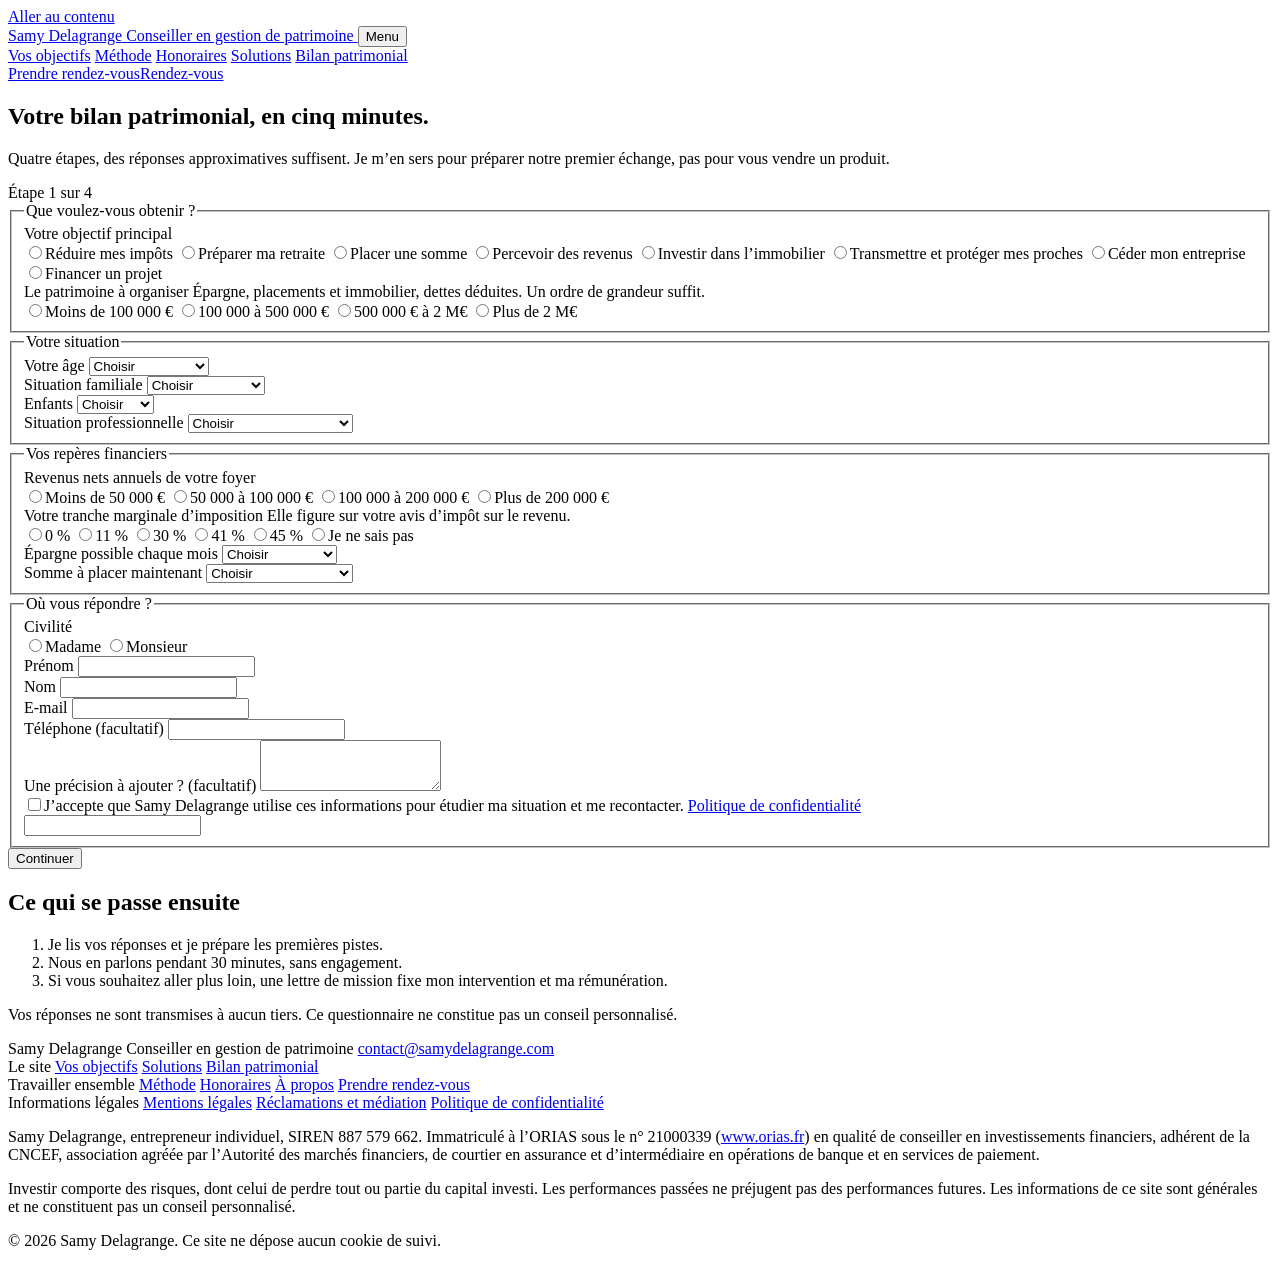
==== bilan-patrimonial/index.html @ cb6da213 "2026-11-18 – première publication du site (adresse provisoire, non indexée) Co-Authored-By: Claude F" ====
<!doctype html>
<html lang="fr">
<head>
<meta charset="utf-8">
<meta name="viewport" content="width=device-width, initial-scale=1">
<title>Bilan patrimonial en ligne – Samy Delagrange</title>
<meta name="description" content="Faites le point sur votre patrimoine en cinq minutes : objectif, situation, revenus, fiscalité. Vos réponses préparent un premier échange offert, sans engagement.">
<meta name="robots" content="noindex, nofollow">
<link rel="canonical" href="https://samydelagrange.com/bilan-patrimonial/">
<meta property="og:type" content="website">
<meta property="og:locale" content="fr_FR">
<meta property="og:site_name" content="Samy Delagrange">
<meta property="og:title" content="Bilan patrimonial en ligne – Samy Delagrange">
<meta property="og:description" content="Faites le point sur votre patrimoine en cinq minutes : objectif, situation, revenus, fiscalité. Vos réponses préparent un premier échange offert, sans engagement.">
<meta property="og:url" content="https://samydelagrange.com/bilan-patrimonial/">
<meta name="twitter:card" content="summary">
<meta name="theme-color" content="#FFFFFF">
<link rel="icon" href="/samydelagrange-com/assets/favicon.svg" type="image/svg+xml">
<link rel="preload" as="font" type="font/woff2" href="/samydelagrange-com/assets/fonts/hanken-grotesk-latin-400-normal.woff2" crossorigin>
<link rel="preload" as="font" type="font/woff2" href="/samydelagrange-com/assets/fonts/hanken-grotesk-latin-600-normal.woff2" crossorigin>
<link rel="stylesheet" href="/samydelagrange-com/assets/css/site.css?v=1e3523cc5f">
<script>(function(d){var c='js';try{if(!matchMedia('(prefers-reduced-motion: reduce)').matches){c+=' motion';window.__sdT=setTimeout(function(){d.classList.remove('motion')},3500)}}catch(e){}d.className=c})(document.documentElement);</script>
</head>
<body>
<a class="skip" href="#contenu">Aller au contenu</a>

<header class="site-header">
  <div class="wrap header-row">
    <a class="brand" href="/samydelagrange-com/">
      <span class="brand-name">Samy Delagrange</span>
      <span class="brand-role">Conseiller en gestion de patrimoine</span>
    </a>
    <button class="nav-toggle" type="button" aria-expanded="false" aria-controls="menu">Menu</button>
    <nav id="menu" class="nav" aria-label="Navigation principale">
      <a href="/samydelagrange-com/#objectifs">Vos objectifs</a>
      <a href="/samydelagrange-com/#methode">Méthode</a>
      <a href="/samydelagrange-com/#honoraires">Honoraires</a>
      <a href="/samydelagrange-com/#solutions">Solutions</a>
      <a href="/samydelagrange-com/bilan-patrimonial/">Bilan patrimonial</a>
    </nav>
    <a class="btn btn-ink header-cta" href="/samydelagrange-com/rendez-vous/"><span class="cta-long">Prendre rendez-vous</span><span class="cta-short" aria-hidden="true">Rendez-vous</span></a>
  </div>
</header>

<main id="contenu">
<section class="page-head">
  <div class="wrap">
    <h1>Votre bilan patrimonial, en cinq minutes.</h1>
    <p class="lead">Quatre étapes, des réponses approximatives suffisent. Je m’en sers pour préparer notre premier échange, pas pour vous vendre un produit.</p>
  </div>
</section>

<section class="page-body">
  <div class="wrap two">
    <div>
      <form class="form" id="bilan-form" data-form="bilan" novalidate>
        <div class="progress" aria-hidden="true">
          <span class="progress-label" data-progress-label>Étape 1 sur 4</span>
          <div class="progress-bar"><span data-progress-bar></span></div>
        </div>

        <fieldset class="step current" data-step="1">
          <legend>Que voulez-vous obtenir&nbsp;?</legend>
          <div class="field" data-required="objectif">
            <span class="label" id="l-objectif">Votre objectif principal</span>
            <div class="options" role="radiogroup" aria-labelledby="l-objectif">
              <label class="option"><input type="radio" name="objectif" value="impots"><span>Réduire mes impôts</span></label>
              <label class="option"><input type="radio" name="objectif" value="retraite"><span>Préparer ma retraite</span></label>
              <label class="option"><input type="radio" name="objectif" value="placer"><span>Placer une somme</span></label>
              <label class="option"><input type="radio" name="objectif" value="revenus"><span>Percevoir des revenus</span></label>
              <label class="option"><input type="radio" name="objectif" value="immobilier"><span>Investir dans l’immobilier</span></label>
              <label class="option"><input type="radio" name="objectif" value="transmettre"><span>Transmettre et protéger mes proches</span></label>
              <label class="option"><input type="radio" name="objectif" value="cession"><span>Céder mon entreprise</span></label>
              <label class="option"><input type="radio" name="objectif" value="financer"><span>Financer un projet</span></label>
            </div>
            <p class="error" hidden>Choisissez un objectif pour continuer.</p>
          </div>
          <div class="field" data-required="patrimoine">
            <span class="label" id="l-patrimoine">Le patrimoine à organiser</span>
            <span class="hint">Épargne, placements et immobilier, dettes déduites. Un ordre de grandeur suffit.</span>
            <div class="options" role="radiogroup" aria-labelledby="l-patrimoine">
              <label class="option"><input type="radio" name="patrimoine" value="a"><span>Moins de 100&nbsp;000&nbsp;€</span></label>
              <label class="option"><input type="radio" name="patrimoine" value="b"><span>100&nbsp;000 à 500&nbsp;000&nbsp;€</span></label>
              <label class="option"><input type="radio" name="patrimoine" value="c"><span>500&nbsp;000&nbsp;€ à 2&nbsp;M€</span></label>
              <label class="option"><input type="radio" name="patrimoine" value="d"><span>Plus de 2&nbsp;M€</span></label>
            </div>
            <p class="error" hidden>Indiquez un ordre de grandeur pour continuer.</p>
          </div>
        </fieldset>

        <fieldset class="step" data-step="2">
          <legend>Votre situation</legend>
          <div class="row">
            <div class="field" data-required="age">
              <label for="f-age">Votre âge</label>
              <select id="f-age" name="age">
                <option value="">Choisir</option>
                <option>Moins de 30 ans</option><option>30 à 39 ans</option><option>40 à 49 ans</option><option>50 à 59 ans</option><option>60 à 69 ans</option><option>70 ans et plus</option>
              </select>
              <p class="error" hidden>Indiquez votre tranche d’âge.</p>
            </div>
            <div class="field" data-required="famille">
              <label for="f-famille">Situation familiale</label>
              <select id="f-famille" name="famille">
                <option value="">Choisir</option>
                <option>Célibataire</option><option>Marié(e)</option><option>Pacsé(e)</option><option>En concubinage</option><option>Divorcé(e)</option><option>Veuf ou veuve</option>
              </select>
              <p class="error" hidden>Indiquez votre situation familiale.</p>
            </div>
          </div>
          <div class="row">
            <div class="field">
              <label for="f-enfants">Enfants</label>
              <select id="f-enfants" name="enfants">
                <option value="">Choisir</option>
                <option>Aucun</option><option>1</option><option>2</option><option>3 ou plus</option>
              </select>
            </div>
            <div class="field" data-required="activite">
              <label for="f-activite">Situation professionnelle</label>
              <select id="f-activite" name="activite">
                <option value="">Choisir</option>
                <option>Salarié(e)</option><option>Dirigeant(e) d’entreprise</option><option>Profession libérale</option><option>Indépendant(e)</option><option>Fonction publique</option><option>Retraité(e)</option><option>Autre</option>
              </select>
              <p class="error" hidden>Indiquez votre situation professionnelle.</p>
            </div>
          </div>
        </fieldset>

        <fieldset class="step" data-step="3">
          <legend>Vos repères financiers</legend>
          <div class="field" data-required="revenus">
            <span class="label" id="l-revenus">Revenus nets annuels de votre foyer</span>
            <div class="options" role="radiogroup" aria-labelledby="l-revenus">
              <label class="option"><input type="radio" name="revenus" value="Moins de 50 000 €"><span>Moins de 50&nbsp;000&nbsp;€</span></label>
              <label class="option"><input type="radio" name="revenus" value="50 000 à 100 000 €"><span>50&nbsp;000 à 100&nbsp;000&nbsp;€</span></label>
              <label class="option"><input type="radio" name="revenus" value="100 000 à 200 000 €"><span>100&nbsp;000 à 200&nbsp;000&nbsp;€</span></label>
              <label class="option"><input type="radio" name="revenus" value="Plus de 200 000 €"><span>Plus de 200&nbsp;000&nbsp;€</span></label>
            </div>
            <p class="error" hidden>Indiquez un ordre de grandeur.</p>
          </div>
          <div class="field" data-required="tmi">
            <span class="label" id="l-tmi">Votre tranche marginale d’imposition</span>
            <span class="hint">Elle figure sur votre avis d’impôt sur le revenu.</span>
            <div class="options" role="radiogroup" aria-labelledby="l-tmi">
              <label class="option"><input type="radio" name="tmi" value="0 %"><span>0&nbsp;%</span></label>
              <label class="option"><input type="radio" name="tmi" value="11 %"><span>11&nbsp;%</span></label>
              <label class="option"><input type="radio" name="tmi" value="30 %"><span>30&nbsp;%</span></label>
              <label class="option"><input type="radio" name="tmi" value="41 %"><span>41&nbsp;%</span></label>
              <label class="option"><input type="radio" name="tmi" value="45 %"><span>45&nbsp;%</span></label>
              <label class="option"><input type="radio" name="tmi" value="Je ne sais pas"><span>Je ne sais pas</span></label>
            </div>
            <p class="error" hidden>Choisissez une réponse, même approximative.</p>
          </div>
          <div class="row">
            <div class="field">
              <label for="f-epargne">Épargne possible chaque mois</label>
              <select id="f-epargne" name="epargne">
                <option value="">Choisir</option>
                <option>Moins de 500 €</option><option>500 à 1 500 €</option><option>1 500 à 3 000 €</option><option>Plus de 3 000 €</option>
              </select>
            </div>
            <div class="field">
              <label for="f-somme">Somme à placer maintenant</label>
              <select id="f-somme" name="somme">
                <option value="">Choisir</option>
                <option>Aucune pour l’instant</option><option>Moins de 50 000 €</option><option>50 000 à 150 000 €</option><option>150 000 à 500 000 €</option><option>Plus de 500 000 €</option>
              </select>
            </div>
          </div>
        </fieldset>

        <fieldset class="step" data-step="4">
          <legend>Où vous répondre&nbsp;?</legend>
          <div class="field" data-required="civilite">
            <span class="label" id="l-civilite">Civilité</span>
            <div class="options" role="radiogroup" aria-labelledby="l-civilite">
              <label class="option"><input type="radio" name="civilite" value="Madame"><span>Madame</span></label>
              <label class="option"><input type="radio" name="civilite" value="Monsieur"><span>Monsieur</span></label>
            </div>
            <p class="error" hidden>Indiquez votre civilité.</p>
          </div>
          <div class="row">
            <div class="field" data-required="prenom">
              <label for="f-prenom">Prénom</label>
              <input id="f-prenom" name="prenom" type="text" autocomplete="given-name">
              <p class="error" hidden>Indiquez votre prénom.</p>
            </div>
            <div class="field" data-required="nom">
              <label for="f-nom">Nom</label>
              <input id="f-nom" name="nom" type="text" autocomplete="family-name">
              <p class="error" hidden>Indiquez votre nom.</p>
            </div>
          </div>
          <div class="row">
            <div class="field" data-required="email">
              <label for="f-email">E-mail</label>
              <input id="f-email" name="email" type="email" autocomplete="email" inputmode="email">
              <p class="error" hidden>Indiquez une adresse e-mail valide.</p>
            </div>
            <div class="field">
              <label for="f-tel">Téléphone <span class="hint">(facultatif)</span></label>
              <input id="f-tel" name="telephone" type="tel" autocomplete="tel" inputmode="tel">
            </div>
          </div>
          <div class="field">
            <label for="f-precisions">Une précision à ajouter&nbsp;? <span class="hint">(facultatif)</span></label>
            <textarea id="f-precisions" name="precisions" rows="3"></textarea>
          </div>
          <div class="field" data-required="accord">
            <label class="check"><input type="checkbox" name="accord" value="oui"><span>J’accepte que Samy Delagrange utilise ces informations pour étudier ma situation et me recontacter. <a href="/samydelagrange-com/politique-de-confidentialite/">Politique de confidentialité</a></span></label>
            <p class="error" hidden>Cochez cette case pour envoyer votre bilan.</p>
          </div>
          <label class="check" data-lettre-optin hidden><input type="checkbox" name="lettre" value="oui"><span>Je souhaite aussi recevoir la lettre mensuelle.</span></label>
          <input class="hp" type="text" name="site_web" tabindex="-1" autocomplete="off" aria-hidden="true">
        </fieldset>

        <p class="form-error" role="alert" hidden></p>
        <div class="form-actions">
          <button class="btn btn-line" type="button" data-prev hidden>Retour</button>
          <button class="btn btn-accent" type="button" data-next>Continuer</button>
          <button class="btn btn-accent" type="submit" data-submit hidden>Envoyer mon bilan</button>
        </div>
        <noscript><p class="form-error">Ce formulaire a besoin de JavaScript. Vous pouvez aussi m’écrire à contact@samydelagrange.com.</p></noscript>
      </form>

      <div class="done" data-done hidden tabindex="-1">
        <h2>Bilan bien reçu.</h2>
        <p>Je l’étudie et je vous recontacte pour en parler. Vous pouvez dès maintenant réserver votre premier échange de 30&nbsp;minutes, offert et sans engagement.</p>
        <div class="form-actions"><a class="btn btn-ink" href="/samydelagrange-com/rendez-vous/">Prendre rendez-vous</a></div>
      </div>

      <div class="done fallback" data-fallback hidden tabindex="-1">
        <h2>L’envoi n’a pas abouti.</h2>
        <p>Vos réponses ne sont pas perdues. Copiez le récapitulatif ci-dessous et envoyez-le à <a href="mailto:contact@samydelagrange.com">contact@samydelagrange.com</a>.</p>
        <textarea readonly data-recap aria-label="Récapitulatif de vos réponses"></textarea>
        <div class="form-actions"><button class="btn btn-line" type="button" data-copy>Copier le récapitulatif</button></div>
      </div>
    </div>

    <aside class="aside">
      <h2>Ce qui se passe ensuite</h2>
      <ol>
        <li><span>Je lis vos réponses et je prépare les premières pistes.</span></li>
        <li><span>Nous en parlons pendant 30&nbsp;minutes, sans engagement.</span></li>
        <li><span>Si vous souhaitez aller plus loin, une lettre de mission fixe mon intervention et ma rémunération.</span></li>
      </ol>
      <p class="muted">Vos réponses ne sont transmises à aucun tiers. Ce questionnaire ne constitue pas un conseil personnalisé.</p>
    </aside>
  </div>
</section>

</main>

<footer class="site-footer">
  <div class="wrap">
    <div class="footer-grid">
      <div class="footer-col">
        <span class="brand-name">Samy Delagrange</span>
        <span class="muted">Conseiller en gestion de patrimoine</span>
        <a href="mailto:contact@samydelagrange.com">contact@samydelagrange.com</a>
        
      </div>
      <div class="footer-col">
        <span class="footer-title">Le site</span>
        <a href="/samydelagrange-com/#objectifs">Vos objectifs</a>
        <a href="/samydelagrange-com/#solutions">Solutions</a>
        <a href="/samydelagrange-com/bilan-patrimonial/">Bilan patrimonial</a>
      </div>
      <div class="footer-col">
        <span class="footer-title">Travailler ensemble</span>
        <a href="/samydelagrange-com/#methode">Méthode</a>
        <a href="/samydelagrange-com/#honoraires">Honoraires</a>
        <a href="/samydelagrange-com/#a-propos">À propos</a>
        <a href="/samydelagrange-com/rendez-vous/">Prendre rendez-vous</a>
      </div>
      <div class="footer-col">
        <span class="footer-title">Informations légales</span>
        <a href="/samydelagrange-com/mentions-legales/">Mentions légales</a>
        <a href="/samydelagrange-com/mentions-legales/#reclamations">Réclamations et médiation</a>
        <a href="/samydelagrange-com/politique-de-confidentialite/">Politique de confidentialité</a>
      </div>
    </div>
    <div class="footer-legal">
      <p>Samy Delagrange, entrepreneur individuel, SIREN 887 579 662. Immatriculé à l’ORIAS sous le n°&nbsp;21000339 (<a href="https://www.orias.fr" rel="noopener">www.orias.fr</a>) en qualité de conseiller en investissements financiers, adhérent de la CNCEF, association agréée par l’Autorité des marchés financiers, de courtier en assurance et d’intermédiaire en opérations de banque et en services de paiement.</p>
      <p>Investir comporte des risques, dont celui de perdre tout ou partie du capital investi. Les performances passées ne préjugent pas des performances futures. Les informations de ce site sont générales et ne constituent pas un conseil personnalisé.</p>
      <p>© 2026 Samy Delagrange. Ce site ne dépose aucun cookie de suivi.</p>
    </div>
  </div>
</footer>

<script>window.SD={"base": "/samydelagrange-com/", "email": "contact@samydelagrange.com", "meetingsUrl": "", "hubspot": {"portalId": "144160404", "api": "https://api-eu1.hsforms.com/submissions/v3/integration/submit/", "forms": {"bilan": "", "rendezVous": "", "lettre": ""}, "subscriptionTypeId": ""}};</script>
<script src="/samydelagrange-com/assets/js/site.js?v=1e3523cc5f" defer></script>
</body>
</html>
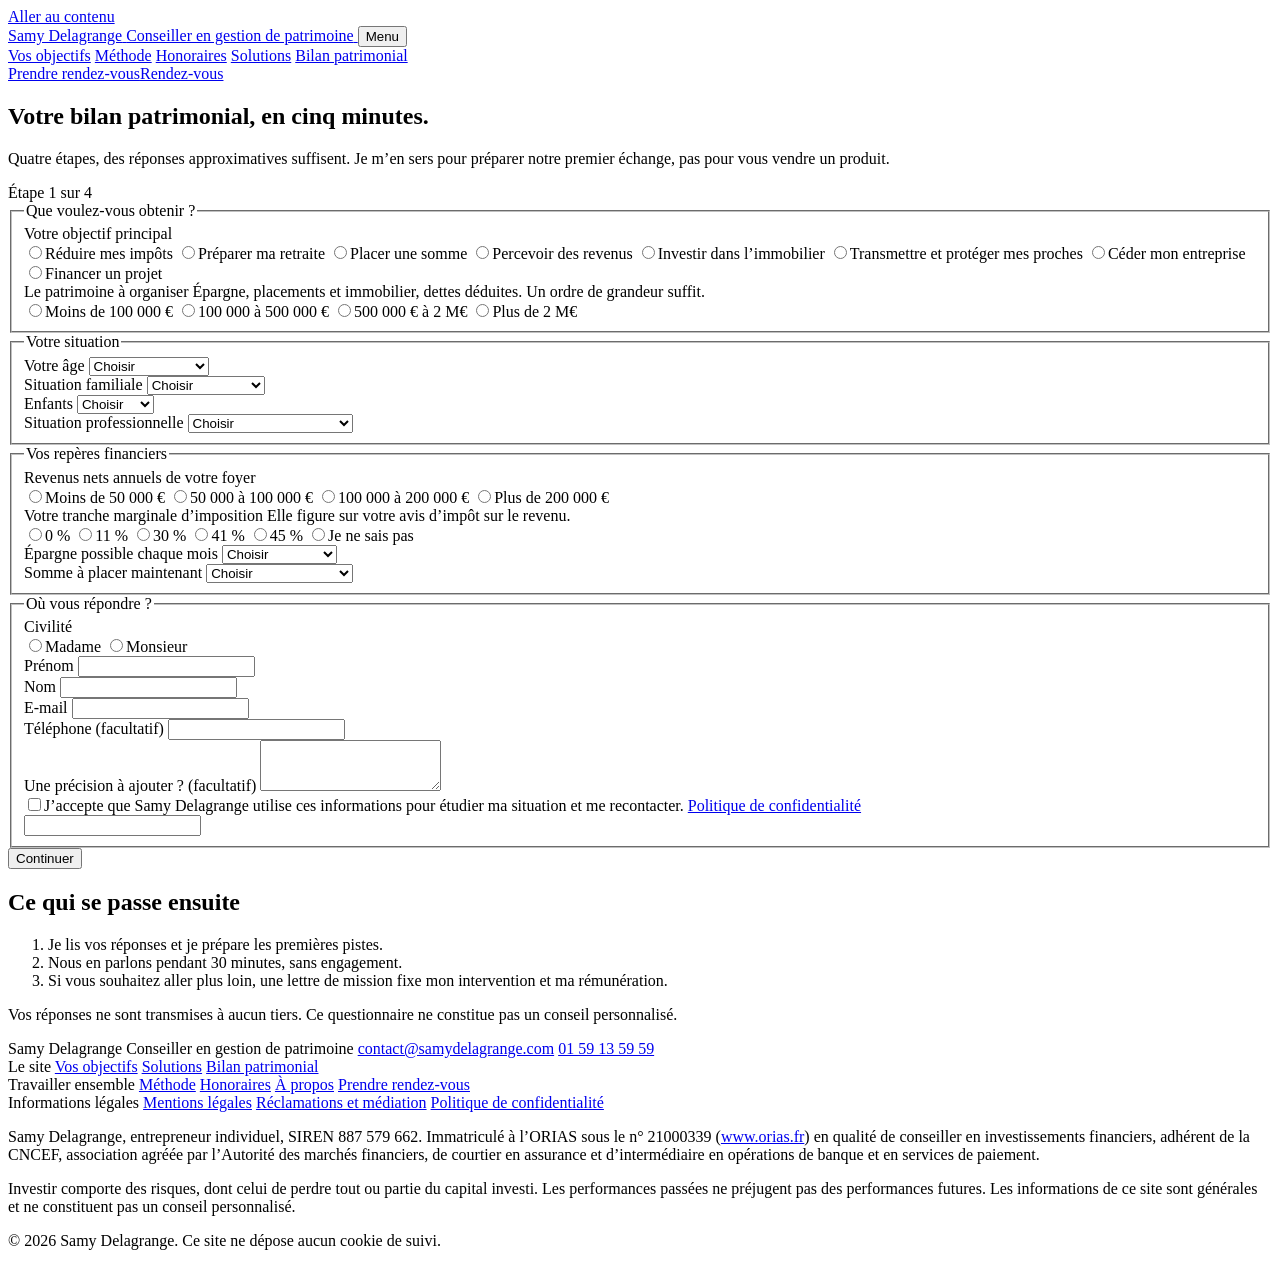
==== commit 6647d629: "2026-11-18 – formulaires reliés, téléphone affiché (adresse provisoire) Co-Authored-By: Claude Fable" ====
--- a/bilan-patrimonial/index.html
+++ b/bilan-patrimonial/index.html
@@ -259,7 +259,7 @@
         <span class="brand-name">Samy Delagrange</span>
         <span class="muted">Conseiller en gestion de patrimoine</span>
         <a href="mailto:contact@samydelagrange.com">contact@samydelagrange.com</a>
-        
+        <a href="tel:+33159135959">01 59 13 59 59</a>
       </div>
       <div class="footer-col">
         <span class="footer-title">Le site</span>
@@ -289,7 +289,7 @@
   </div>
 </footer>
 
-<script>window.SD={"base": "/samydelagrange-com/", "email": "contact@samydelagrange.com", "meetingsUrl": "", "hubspot": {"portalId": "144160404", "api": "https://api-eu1.hsforms.com/submissions/v3/integration/submit/", "forms": {"bilan": "", "rendezVous": "", "lettre": ""}, "subscriptionTypeId": ""}};</script>
+<script>window.SD={"base": "/samydelagrange-com/", "email": "contact@samydelagrange.com", "meetingsUrl": "", "hubspot": {"portalId": "144160404", "api": "https://api-eu1.hsforms.com/submissions/v3/integration/submit/", "forms": {"bilan": "235e35cd-5f46-4f2e-9502-7f2ee5d0cb64", "rendezVous": "dc36a100-34de-4dd0-b211-e77a99401b31", "lettre": "0c3116b7-af28-4a17-8412-089028faf363"}, "subscriptionTypeId": "4179981207"}};</script>
 <script src="/samydelagrange-com/assets/js/site.js?v=1e3523cc5f" defer></script>
 </body>
 </html>
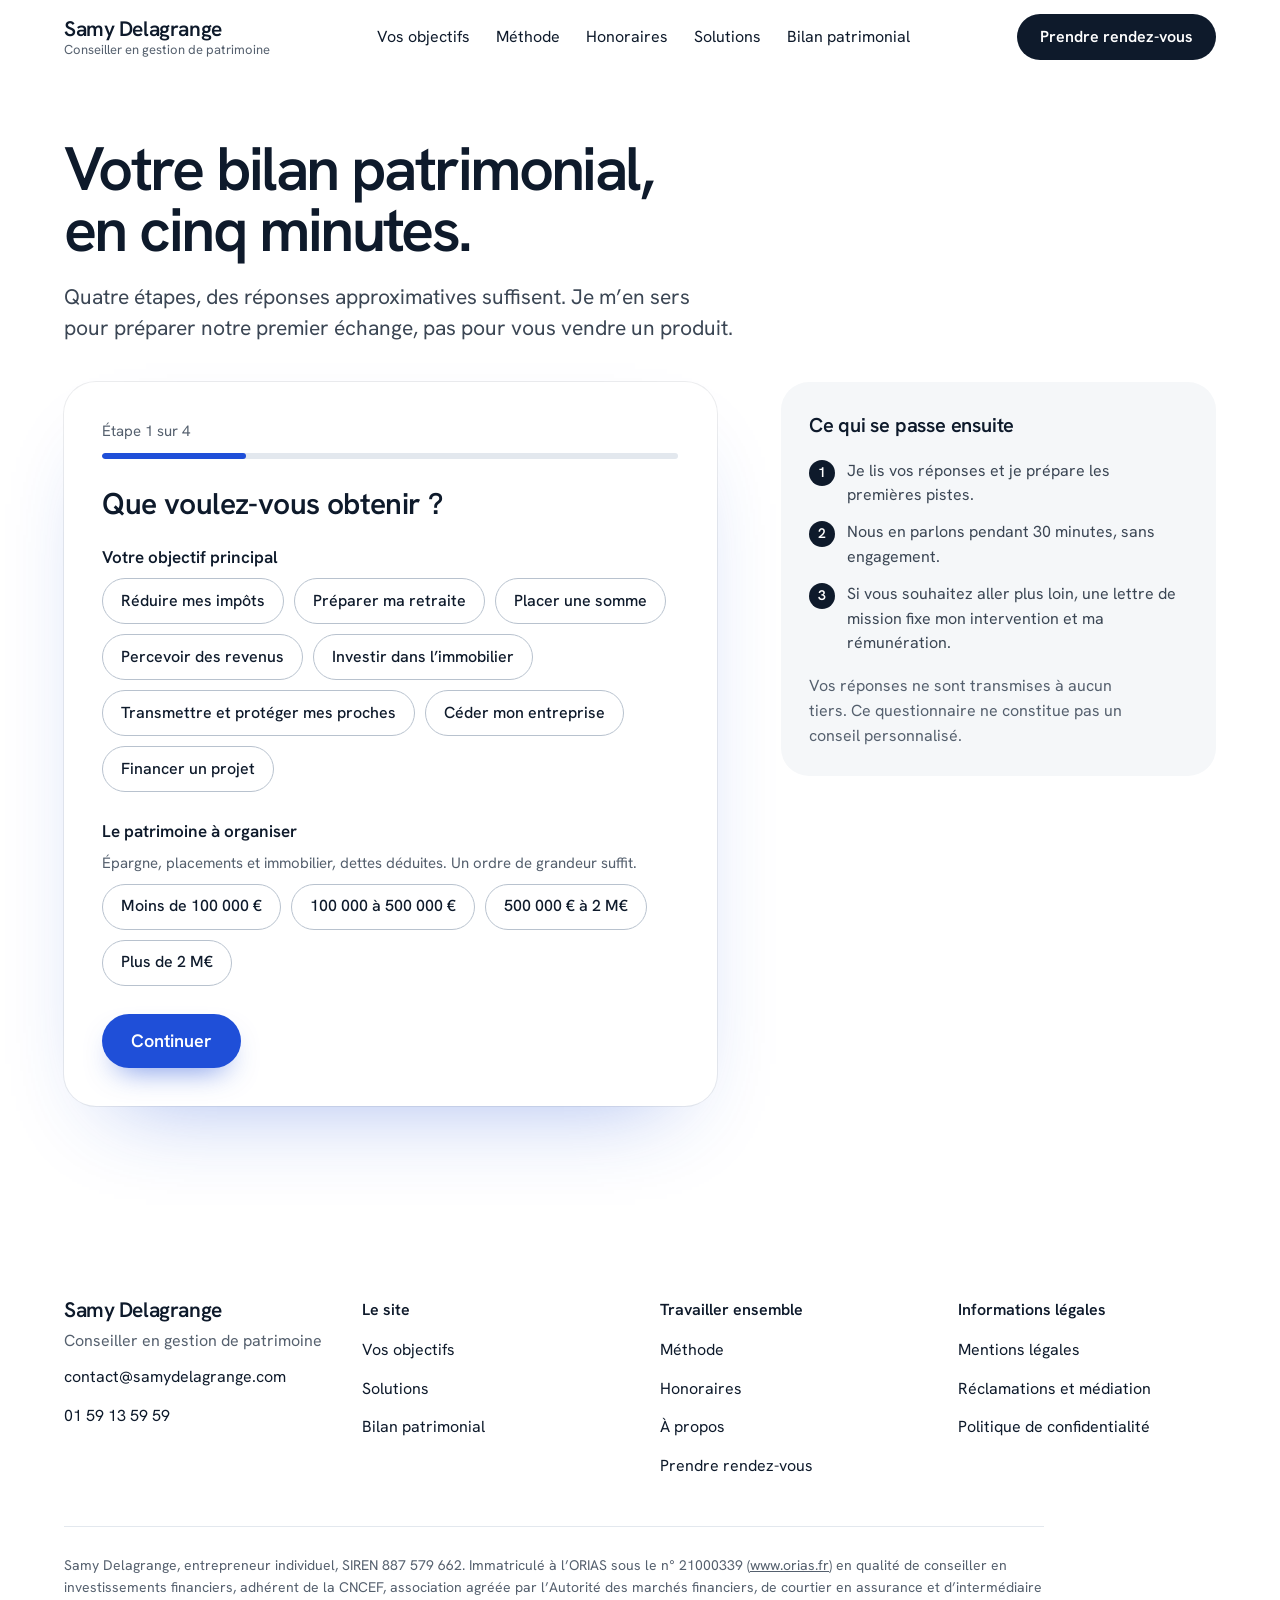
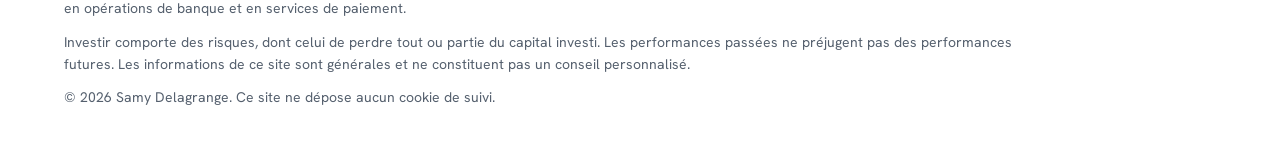
==== commit ff551e6a: "2026-11-18 – version du domaine samydelagrange.com (CNAME, pages indexables) Co-Authored-By: Claude " ====
--- a/bilan-patrimonial/index.html
+++ b/bilan-patrimonial/index.html
@@ -5,7 +5,7 @@
 <meta name="viewport" content="width=device-width, initial-scale=1">
 <title>Bilan patrimonial en ligne – Samy Delagrange</title>
 <meta name="description" content="Faites le point sur votre patrimoine en cinq minutes : objectif, situation, revenus, fiscalité. Vos réponses préparent un premier échange offert, sans engagement.">
-<meta name="robots" content="noindex, nofollow">
+<meta name="robots" content="index, follow">
 <link rel="canonical" href="https://samydelagrange.com/bilan-patrimonial/">
 <meta property="og:type" content="website">
 <meta property="og:locale" content="fr_FR">
@@ -15,10 +15,10 @@
 <meta property="og:url" content="https://samydelagrange.com/bilan-patrimonial/">
 <meta name="twitter:card" content="summary">
 <meta name="theme-color" content="#FFFFFF">
-<link rel="icon" href="/samydelagrange-com/assets/favicon.svg" type="image/svg+xml">
-<link rel="preload" as="font" type="font/woff2" href="/samydelagrange-com/assets/fonts/hanken-grotesk-latin-400-normal.woff2" crossorigin>
-<link rel="preload" as="font" type="font/woff2" href="/samydelagrange-com/assets/fonts/hanken-grotesk-latin-600-normal.woff2" crossorigin>
-<link rel="stylesheet" href="/samydelagrange-com/assets/css/site.css?v=1e3523cc5f">
+<link rel="icon" href="/assets/favicon.svg" type="image/svg+xml">
+<link rel="preload" as="font" type="font/woff2" href="/assets/fonts/hanken-grotesk-latin-400-normal.woff2" crossorigin>
+<link rel="preload" as="font" type="font/woff2" href="/assets/fonts/hanken-grotesk-latin-600-normal.woff2" crossorigin>
+<link rel="stylesheet" href="/assets/css/site.css?v=ab5e04efd4">
 <script>(function(d){var c='js';try{if(!matchMedia('(prefers-reduced-motion: reduce)').matches){c+=' motion';window.__sdT=setTimeout(function(){d.classList.remove('motion')},3500)}}catch(e){}d.className=c})(document.documentElement);</script>
 </head>
 <body>
@@ -26,19 +26,19 @@
 
 <header class="site-header">
   <div class="wrap header-row">
-    <a class="brand" href="/samydelagrange-com/">
+    <a class="brand" href="/">
       <span class="brand-name">Samy Delagrange</span>
       <span class="brand-role">Conseiller en gestion de patrimoine</span>
     </a>
     <button class="nav-toggle" type="button" aria-expanded="false" aria-controls="menu">Menu</button>
     <nav id="menu" class="nav" aria-label="Navigation principale">
-      <a href="/samydelagrange-com/#objectifs">Vos objectifs</a>
-      <a href="/samydelagrange-com/#methode">Méthode</a>
-      <a href="/samydelagrange-com/#honoraires">Honoraires</a>
-      <a href="/samydelagrange-com/#solutions">Solutions</a>
-      <a href="/samydelagrange-com/bilan-patrimonial/">Bilan patrimonial</a>
+      <a href="/#objectifs">Vos objectifs</a>
+      <a href="/#methode">Méthode</a>
+      <a href="/#honoraires">Honoraires</a>
+      <a href="/#solutions">Solutions</a>
+      <a href="/bilan-patrimonial/">Bilan patrimonial</a>
     </nav>
-    <a class="btn btn-ink header-cta" href="/samydelagrange-com/rendez-vous/"><span class="cta-long">Prendre rendez-vous</span><span class="cta-short" aria-hidden="true">Rendez-vous</span></a>
+    <a class="btn btn-ink header-cta" href="/rendez-vous/"><span class="cta-long">Prendre rendez-vous</span><span class="cta-short" aria-hidden="true">Rendez-vous</span></a>
   </div>
 </header>
 
@@ -208,7 +208,7 @@
             <textarea id="f-precisions" name="precisions" rows="3"></textarea>
           </div>
           <div class="field" data-required="accord">
-            <label class="check"><input type="checkbox" name="accord" value="oui"><span>J’accepte que Samy Delagrange utilise ces informations pour étudier ma situation et me recontacter. <a href="/samydelagrange-com/politique-de-confidentialite/">Politique de confidentialité</a></span></label>
+            <label class="check"><input type="checkbox" name="accord" value="oui"><span>J’accepte que Samy Delagrange utilise ces informations pour étudier ma situation et me recontacter. <a href="/politique-de-confidentialite/">Politique de confidentialité</a></span></label>
             <p class="error" hidden>Cochez cette case pour envoyer votre bilan.</p>
           </div>
           <label class="check" data-lettre-optin hidden><input type="checkbox" name="lettre" value="oui"><span>Je souhaite aussi recevoir la lettre mensuelle.</span></label>
@@ -227,7 +227,7 @@
       <div class="done" data-done hidden tabindex="-1">
         <h2>Bilan bien reçu.</h2>
         <p>Je l’étudie et je vous recontacte pour en parler. Vous pouvez dès maintenant réserver votre premier échange de 30&nbsp;minutes, offert et sans engagement.</p>
-        <div class="form-actions"><a class="btn btn-ink" href="/samydelagrange-com/rendez-vous/">Prendre rendez-vous</a></div>
+        <div class="form-actions"><a class="btn btn-ink" href="/rendez-vous/">Prendre rendez-vous</a></div>
       </div>
 
       <div class="done fallback" data-fallback hidden tabindex="-1">
@@ -263,22 +263,22 @@
       </div>
       <div class="footer-col">
         <span class="footer-title">Le site</span>
-        <a href="/samydelagrange-com/#objectifs">Vos objectifs</a>
-        <a href="/samydelagrange-com/#solutions">Solutions</a>
-        <a href="/samydelagrange-com/bilan-patrimonial/">Bilan patrimonial</a>
+        <a href="/#objectifs">Vos objectifs</a>
+        <a href="/#solutions">Solutions</a>
+        <a href="/bilan-patrimonial/">Bilan patrimonial</a>
       </div>
       <div class="footer-col">
         <span class="footer-title">Travailler ensemble</span>
-        <a href="/samydelagrange-com/#methode">Méthode</a>
-        <a href="/samydelagrange-com/#honoraires">Honoraires</a>
-        <a href="/samydelagrange-com/#a-propos">À propos</a>
-        <a href="/samydelagrange-com/rendez-vous/">Prendre rendez-vous</a>
+        <a href="/#methode">Méthode</a>
+        <a href="/#honoraires">Honoraires</a>
+        <a href="/#a-propos">À propos</a>
+        <a href="/rendez-vous/">Prendre rendez-vous</a>
       </div>
       <div class="footer-col">
         <span class="footer-title">Informations légales</span>
-        <a href="/samydelagrange-com/mentions-legales/">Mentions légales</a>
-        <a href="/samydelagrange-com/mentions-legales/#reclamations">Réclamations et médiation</a>
-        <a href="/samydelagrange-com/politique-de-confidentialite/">Politique de confidentialité</a>
+        <a href="/mentions-legales/">Mentions légales</a>
+        <a href="/mentions-legales/#reclamations">Réclamations et médiation</a>
+        <a href="/politique-de-confidentialite/">Politique de confidentialité</a>
       </div>
     </div>
     <div class="footer-legal">
@@ -289,7 +289,7 @@
   </div>
 </footer>
 
-<script>window.SD={"base": "/samydelagrange-com/", "email": "contact@samydelagrange.com", "meetingsUrl": "", "hubspot": {"portalId": "144160404", "api": "https://api-eu1.hsforms.com/submissions/v3/integration/submit/", "forms": {"bilan": "235e35cd-5f46-4f2e-9502-7f2ee5d0cb64", "rendezVous": "dc36a100-34de-4dd0-b211-e77a99401b31", "lettre": "0c3116b7-af28-4a17-8412-089028faf363"}, "subscriptionTypeId": "4179981207"}};</script>
-<script src="/samydelagrange-com/assets/js/site.js?v=1e3523cc5f" defer></script>
+<script>window.SD={"base": "/", "email": "contact@samydelagrange.com", "meetingsUrl": "", "hubspot": {"portalId": "144160404", "api": "https://api-eu1.hsforms.com/submissions/v3/integration/submit/", "forms": {"bilan": "235e35cd-5f46-4f2e-9502-7f2ee5d0cb64", "rendezVous": "dc36a100-34de-4dd0-b211-e77a99401b31", "lettre": "0c3116b7-af28-4a17-8412-089028faf363"}, "subscriptionTypeId": "4179981207"}};</script>
+<script src="/assets/js/site.js?v=ab5e04efd4" defer></script>
 </body>
 </html>
--- a/assets/css/site.css
+++ b/assets/css/site.css
@@ -0,0 +1,508 @@
+/* samydelagrange.com — feuille de style unique.
+   Direction : blanc, encre bleu nuit, un seul accent bleu, beaucoup d'air.
+   Mise en page : colonne de 1 200 px, texte aligné à gauche, grilles qui passent sur une colonne au téléphone.
+   Mouvement : tout état de départ masqué est écrit sous html.motion (posé par le script de l'en-tête
+   quand le visiteur n'a pas demandé à réduire les animations). Sans script, ou avec « réduire les
+   animations », la page s'affiche entière et immobile. */
+
+@font-face{font-family:"Hanken Grotesk";font-style:normal;font-weight:400;font-display:swap;src:url(../fonts/hanken-grotesk-latin-400-normal.woff2) format("woff2")}
+@font-face{font-family:"Hanken Grotesk";font-style:normal;font-weight:500;font-display:swap;src:url(../fonts/hanken-grotesk-latin-500-normal.woff2) format("woff2")}
+@font-face{font-family:"Hanken Grotesk";font-style:normal;font-weight:600;font-display:swap;src:url(../fonts/hanken-grotesk-latin-600-normal.woff2) format("woff2")}
+@font-face{font-family:"Hanken Grotesk";font-style:normal;font-weight:700;font-display:swap;src:url(../fonts/hanken-grotesk-latin-700-normal.woff2) format("woff2")}
+
+:root{
+  --paper:#FFFFFF;
+  --ink:#0E1A2B;
+  --ink-2:#3B4654;
+  --muted:#55606E;
+  --soft:#7F8B9A;
+  --unlit:#A7B1BD;
+  --mist:#F5F7F9;
+  --line:#D5DCE4;
+  --line-soft:#E3E8EE;
+  --accent:#1F4FD8;
+  --accent-2:#6F93FF;
+  --accent-tint:#E9EEFC;
+  --danger:#B42318;
+  --font:"Hanken Grotesk",system-ui,-apple-system,"Segoe UI",Roboto,sans-serif;
+  --wrap:1200px;
+  --gutter:24px;
+  --radius:28px;
+  --section:clamp(72px,10vw,150px);
+  --header:75px;
+  --ease:cubic-bezier(.2,.7,.2,1);
+  --out:cubic-bezier(.16,1,.3,1);
+  --spring:cubic-bezier(.34,1.56,.64,1);
+  color-scheme:light;
+}
+
+*,*::before,*::after{box-sizing:border-box}
+html{-webkit-text-size-adjust:100%;scroll-behavior:smooth;scroll-padding-top:96px}
+body{margin:0;background:var(--paper);color:var(--ink);font-family:var(--font);font-size:18px;line-height:1.55;-webkit-font-smoothing:antialiased;overflow-x:clip}
+img,svg{max-width:100%}
+h1,h2,h3{margin:0;font-weight:600;text-wrap:balance}
+p{margin:0;text-wrap:pretty}
+ul,ol{margin:0;padding:0;list-style:none}
+a{color:var(--ink)}
+a:hover{color:var(--accent)}
+button,input,select,textarea{font:inherit;color:inherit}
+:focus-visible{outline:3px solid var(--accent);outline-offset:3px;border-radius:4px}
+[hidden]{display:none !important}
+::selection{background:var(--accent);color:#fff}
+
+.wrap{max-width:var(--wrap);margin:0 auto;padding:0 var(--gutter)}
+.muted{color:var(--muted)}
+.vh{position:absolute;width:1px;height:1px;margin:-1px;overflow:hidden;clip-path:inset(50%);white-space:nowrap}
+.skip{position:absolute;left:-9999px;top:8px;background:var(--ink);color:#fff;padding:10px 16px;border-radius:8px;z-index:40}
+.skip:focus{left:8px}
+
+@view-transition{navigation:auto}
+
+/* ——— Boutons ——— */
+.btn{position:relative;isolation:isolate;overflow:hidden;display:inline-flex;align-items:center;justify-content:center;min-height:54px;padding:0 28px;border-radius:999px;border:1.5px solid transparent;font-size:18px;font-weight:600;text-decoration:none;cursor:pointer;line-height:1.2;text-align:center;translate:var(--tx,0) var(--ty,0);transition:translate .35s var(--out),scale .2s var(--ease),color .3s,border-color .3s,box-shadow .3s}
+.btn::before{content:"";position:absolute;inset:-1px;z-index:-1;border-radius:inherit;transform:translateY(102%);transition:transform .5s var(--out)}
+.btn:hover::before{transform:none}
+.btn:active{scale:.97}
+.btn-ink{background:var(--ink);color:#fff}
+.btn-ink::before{background:var(--accent)}
+.btn-ink:hover{color:#fff}
+.btn-accent{background:var(--accent);color:#fff;box-shadow:0 14px 30px -14px rgba(31,79,216,.7)}
+.btn-accent::before{background:var(--ink)}
+.btn-accent:hover{color:#fff}
+.btn-light{background:#fff;color:var(--ink)}
+.btn-light::before{background:var(--accent-tint)}
+.btn-light:hover{color:var(--ink)}
+.btn-line{background:#fff;color:var(--ink);border-color:#B8C2CE}
+.btn-line::before{background:var(--mist)}
+.btn-line:hover{border-color:var(--ink);color:var(--ink)}
+.btn[disabled]{opacity:.55;cursor:default}
+.link{font-weight:500;padding:12px 0;display:inline-block;text-underline-offset:4px}
+
+/* ——— En-tête ——— */
+.site-header{position:sticky;top:0;z-index:30;background:rgba(255,255,255,0);border-bottom:1px solid transparent;transition:background .35s,border-color .35s}
+.site-header.scrolled,.site-header.menu-open,html:not(.js) .site-header{background:rgba(255,255,255,.9);-webkit-backdrop-filter:saturate(1.6) blur(16px);backdrop-filter:saturate(1.6) blur(16px);border-bottom-color:var(--line-soft)}
+.site-header::after{content:"";position:absolute;left:0;right:0;bottom:-2px;height:2px;background:var(--accent);transform:scaleX(var(--p,0));transform-origin:0 50%;pointer-events:none}
+.header-row{display:flex;align-items:center;justify-content:space-between;gap:12px 28px;padding-top:14px;padding-bottom:14px}
+.brand{display:flex;flex-direction:column;gap:2px;text-decoration:none;color:var(--ink)}
+.brand:hover{color:var(--ink)}
+.brand-name{font-size:21px;font-weight:600;letter-spacing:-.02em;line-height:1.1}
+.brand-role{font-size:13px;color:var(--muted);line-height:1.2}
+.nav{display:flex;align-items:center;gap:6px 26px;font-size:16px}
+.nav a{position:relative;text-decoration:none;padding:10px 0;white-space:nowrap;color:var(--ink)}
+.nav a::after{content:"";position:absolute;left:0;right:0;bottom:6px;height:1.5px;background:currentColor;transform:scaleX(0);transform-origin:100% 50%;transition:transform .4s var(--out)}
+.nav a:hover::after{transform:scaleX(1);transform-origin:0 50%}
+.header-cta{min-height:46px;padding:0 22px;font-size:16px;white-space:nowrap}
+.cta-short{display:none}
+.nav-toggle{display:none;min-height:46px;padding:0 18px;border-radius:999px;border:1.5px solid #B8C2CE;background:#fff;font-size:16px;font-weight:500;cursor:pointer}
+
+@media (max-width:1020px){
+  .header-row{flex-wrap:wrap}
+  .brand{margin-right:auto}
+  .js .nav-toggle{display:inline-flex;align-items:center;order:3}
+  .header-cta{order:2}
+  .js .nav{display:none;order:5;flex-basis:100%;flex-direction:column;align-items:flex-start;gap:0;padding:6px 0 10px}
+  .js .nav.open{display:flex}
+  .js .nav a{padding:12px 0;font-size:18px}
+  .nav a::after{display:none}
+  html:not(.js) .nav{flex-wrap:wrap;flex-basis:100%;order:5}
+}
+@media (max-width:560px){
+  .header-row{gap:8px}
+  .brand-role{display:none}
+  .brand-name{font-size:19px}
+  .cta-long{display:none}
+  .cta-short{display:inline}
+  .header-cta{padding:0 14px;font-size:15px}
+  .nav-toggle{padding:0 12px;font-size:15px}
+}
+
+/* ——— Apparitions ——— */
+.motion [data-reveal]{opacity:0;transform:translateY(34px);transition:opacity .9s var(--ease),transform 1.1s var(--out);transition-delay:calc(var(--i,0)*80ms)}
+.motion [data-reveal].in{opacity:1;transform:none}
+/* La carte du bilan garde son flou d'arrière-plan : c'est elle qui s'anime, pas son conteneur */
+.motion .stage[data-reveal]{opacity:1;transform:none}
+.motion .stage .starter{opacity:0;transform:translateY(44px) scale(.94);transition:opacity .9s var(--ease) .5s,transform 1.2s var(--out) .5s}
+.motion .stage.in .starter{opacity:1;transform:none}
+.motion .tile[data-reveal]{transition:color .35s,opacity .9s var(--ease) calc(var(--i,0)*80ms),transform 1.1s var(--out) calc(var(--i,0)*80ms)}
+.motion [data-split]:not(.split){visibility:hidden}
+.w{display:inline-block;overflow:hidden;vertical-align:top;padding:.12em 0 .16em;margin:-.12em 0 -.16em}
+.w>span{display:inline-block}
+.motion .split .w>span{transform:translateY(118%) rotate(4deg);transform-origin:0 100%;transition:transform 1s var(--out);transition-delay:calc(var(--w,0)*42ms)}
+.motion .split.in .w>span{transform:none}
+
+/* ——— Sections et titres ——— */
+.section{padding:var(--section) 0}
+.section-mist{background:var(--mist)}
+.stack{display:flex;flex-direction:column;gap:clamp(40px,5vw,72px)}
+.intro{display:flex;flex-direction:column;gap:20px;max-width:880px}
+.intro p{color:var(--ink-2);font-size:clamp(18px,1.5vw,21px);max-width:36em}
+.h2{font-size:clamp(34px,5vw,72px);line-height:1;letter-spacing:-.042em}
+.h2-xl{font-size:clamp(40px,6.4vw,96px);line-height:.96}
+.h3{font-size:22px;line-height:1.2;letter-spacing:-.015em}
+
+/* ——— Haut de page ——— */
+.hero{position:relative;margin-top:calc(-1*var(--header));padding:calc(var(--header) + clamp(28px,4.5vw,64px)) 0 clamp(64px,8vw,120px);overflow:clip}
+.hero .wrap{position:relative;z-index:1}
+.hero-aura{position:absolute;inset:0;z-index:0;pointer-events:none;-webkit-mask-image:linear-gradient(#000 72%,transparent);mask-image:linear-gradient(#000 72%,transparent);translate:0 calc(var(--sy,0)*1px)}
+.hero-aura span{position:absolute;border-radius:50%;will-change:transform;translate:calc(var(--px,0)*var(--d,20)*1px) calc(var(--py,0)*var(--d,20)*1px);transition:translate 1.2s var(--out)}
+.hero-aura span:nth-child(1){--d:-36;width:clamp(460px,62vw,860px);aspect-ratio:1;right:-12%;top:8%;background:radial-gradient(closest-side,rgba(111,147,255,.5),rgba(111,147,255,0));animation:drift-a 17s ease-in-out infinite alternate}
+.hero-aura span:nth-child(2){--d:28;width:clamp(380px,46vw,620px);aspect-ratio:1;right:22%;top:44%;background:radial-gradient(closest-side,rgba(31,79,216,.26),rgba(31,79,216,0));animation:drift-b 21s ease-in-out infinite alternate}
+.hero-aura span:nth-child(3){--d:18;width:clamp(400px,50vw,640px);aspect-ratio:1;left:-14%;top:-18%;background:radial-gradient(closest-side,rgba(191,208,255,.6),rgba(191,208,255,0));animation:drift-c 25s ease-in-out infinite alternate}
+@keyframes drift-a{to{transform:translate(-9%,7%) scale(1.14)}}
+@keyframes drift-b{to{transform:translate(14%,-10%) scale(.88)}}
+@keyframes drift-c{to{transform:translate(10%,12%) scale(1.1)}}
+
+.hero-title{font-size:clamp(40px,5.55vw,80px);line-height:.98;letter-spacing:-.047em;margin-bottom:clamp(32px,4.5vw,64px)}
+.hero-title .t1,.hero-title .t2{display:block}
+.motion .hero-title.split .t2 .w>span{color:var(--unlit);transition:transform 1s var(--out) calc(var(--w,0)*42ms),color .7s ease calc(.75s + var(--w,0)*55ms)}
+.motion .hero-title.split.in .t2 .w>span{color:var(--ink)}
+.hero-grid{display:grid;grid-template-columns:minmax(0,5fr) minmax(0,6fr);gap:48px clamp(40px,6vw,88px);align-items:start}
+.hero-text{display:flex;flex-direction:column;gap:32px;padding-top:8px}
+@media (min-width:1021px){.hero-text{position:sticky;top:calc(var(--header) + 40px)}}
+.lead{font-size:clamp(19px,1.65vw,23px);line-height:1.45;color:var(--ink-2);max-width:32em}
+.hero-actions{display:flex;flex-wrap:wrap;align-items:center;gap:14px 22px}
+.hero-actions span{font-size:16px;color:var(--muted);max-width:17em;line-height:1.35}
+@media (max-width:1020px){.hero-grid{grid-template-columns:minmax(0,1fr)}}
+
+/* Carte « premier pas du bilan » et ses deux étiquettes flottantes */
+.stage{position:relative}
+.starter{position:relative;z-index:1;border:1px solid rgba(255,255,255,.95);border-radius:32px;padding:clamp(22px,3vw,38px);background:rgba(255,255,255,.74);-webkit-backdrop-filter:blur(22px) saturate(1.4);backdrop-filter:blur(22px) saturate(1.4);box-shadow:0 0 0 1px rgba(14,26,43,.06),0 40px 90px -40px rgba(31,79,216,.5),0 12px 30px -18px rgba(14,26,43,.18);display:flex;flex-direction:column;gap:26px}
+.starter h2{font-size:clamp(24px,2.2vw,30px);line-height:1.12;letter-spacing:-.025em}
+.starter-head{display:flex;flex-direction:column;gap:6px}
+.starter-head p{font-size:16px;color:var(--muted)}
+.choice{margin:0;padding:0;border:0;min-width:0}
+.choice legend{padding:0;margin-bottom:12px;font-size:17px;font-weight:600}
+.chips{display:flex;flex-wrap:wrap;gap:10px}
+.chip{min-height:46px;padding:0 18px;border-radius:999px;border:1.5px solid #B8C2CE;background:#fff;font-size:16px;font-weight:500;cursor:pointer;white-space:nowrap;font-variant-numeric:tabular-nums;transition:background .3s,color .3s,border-color .3s,scale .35s var(--spring)}
+.chip:hover{border-color:var(--ink)}
+.chip:active{scale:.94}
+.chip[aria-pressed="true"]{border-color:var(--ink);background:var(--ink);color:#fff}
+.starter-result{border-top:1px solid var(--line);padding-top:20px;display:flex;flex-direction:column;gap:6px;min-height:6.2em}
+.starter-result span:first-child{font-size:15px;color:var(--muted)}
+.starter-result span:last-child{font-size:18px;font-weight:500;line-height:1.4}
+.motion .starter-result .swap{animation:swap .55s var(--out)}
+@keyframes swap{from{opacity:0;transform:translateY(10px);filter:blur(4px)}}
+.starter-actions{display:flex;flex-wrap:wrap;align-items:center;gap:12px 20px}
+.starter-actions span{font-size:15px;color:var(--muted)}
+
+.float{position:absolute;z-index:2;display:flex;align-items:center;gap:12px;padding:10px 18px 10px 10px;border-radius:18px;background:rgba(255,255,255,.94);box-shadow:0 0 0 1px rgba(14,26,43,.06),0 22px 44px -20px rgba(14,26,43,.4);font-size:15px;font-weight:600;line-height:1.25;white-space:nowrap;translate:calc(var(--px,0)*var(--d,10)*1px) calc(var(--py,0)*var(--d,10)*1px);transition:translate .9s var(--out)}
+.float small{display:block;font-size:13px;font-weight:400;color:var(--muted)}
+.float .ico{flex:none;width:40px;height:40px;border-radius:12px;background:var(--accent);color:#fff;display:grid;place-items:center}
+.float svg{width:22px;height:22px;fill:none;stroke:currentColor;stroke-width:1.8;stroke-linecap:round;stroke-linejoin:round}
+.f1{--d:-16;top:-38px;right:30px;animation:bob 6s ease-in-out infinite alternate}
+.f2{--d:12;bottom:-34px;left:-34px;animation:bob 7.5s ease-in-out -2s infinite alternate}
+@keyframes bob{from{transform:translateY(-5px)}to{transform:translateY(6px)}}
+.motion .float{opacity:0;scale:.7;transition:translate .9s var(--out),opacity .5s ease 1.25s,scale .9s var(--spring) 1.25s}
+.motion .f2{transition-delay:0s,1.45s,1.45s}
+.motion .stage.in .float{opacity:1;scale:1}
+@media (max-width:1180px){.f2{left:auto;right:-10px}}
+@media (max-width:720px){.float{display:none}}
+
+/* ——— Statuts ——— */
+.facts{border-top:1px solid var(--line-soft);border-bottom:1px solid var(--line-soft);background:#fff}
+.facts .wrap{padding-top:26px;padding-bottom:26px;display:flex;flex-wrap:wrap;align-items:center;gap:12px 40px}
+.facts strong{font-size:16px;font-weight:600}
+.facts ul{display:flex;flex-wrap:wrap;gap:6px 32px;font-size:16px;color:var(--ink-2)}
+.facts li{font-variant-numeric:tabular-nums}
+
+/* ——— Objectifs : grille de tuiles, l'encre part du pointeur ——— */
+.bento{display:grid;grid-template-columns:repeat(12,minmax(0,1fr));gap:16px}
+.tile{grid-column:span 4;position:relative;isolation:isolate;overflow:hidden;display:flex;flex-direction:column;gap:10px;min-height:268px;padding:28px 28px 30px;border-radius:var(--radius);background:#fff;text-decoration:none;color:var(--ink);transition:color .35s,opacity .9s var(--ease),transform 1.1s var(--out)}
+.tile::before{content:"";position:absolute;inset:0;z-index:-1;background:var(--ink);clip-path:circle(0 at var(--x,50%) var(--y,100%));transition:clip-path .7s var(--out)}
+.tile:hover,.tile:focus-visible{color:#fff}
+.tile:hover::before,.tile:focus-visible::before{clip-path:circle(160% at var(--x,50%) var(--y,100%))}
+.t-3{grid-column:span 3}
+.t-5{grid-column:span 5}
+.t-6{grid-column:span 6;min-height:220px}
+.tile .pic{width:54px;height:54px;margin-bottom:auto;fill:none;stroke:var(--accent);stroke-width:1.5;stroke-linecap:round;stroke-linejoin:round;transition:stroke .35s}
+.tile:hover .pic,.tile:focus-visible .pic{stroke:var(--accent-2)}
+.motion .tile .pic *{stroke-dasharray:1;stroke-dashoffset:1;transition:stroke-dashoffset 1.3s var(--ease) calc(.25s + var(--i,0)*80ms)}
+.motion .tile.in .pic *{stroke-dashoffset:0}
+.tile strong{font-size:clamp(22px,2.05vw,29px);font-weight:600;letter-spacing:-.025em;line-height:1.12;margin-top:28px;max-width:11em}
+.tile .d{font-size:16px;color:var(--muted);line-height:1.45;max-width:26em;transition:color .35s}
+.tile:hover .d,.tile:focus-visible .d{color:#C9D2DD}
+.tile .go{position:absolute;top:24px;right:24px;width:46px;height:46px;border-radius:50%;border:1.5px solid var(--line);display:grid;place-items:center;transition:background .35s,border-color .35s,color .35s,rotate .6s var(--out)}
+.tile .go svg{width:22px;height:22px;fill:none;stroke:currentColor;stroke-width:1.8;stroke-linecap:round;stroke-linejoin:round}
+.tile:hover .go,.tile:focus-visible .go{background:#fff;border-color:#fff;color:var(--ink);rotate:45deg}
+@media (max-width:1020px){.tile,.t-3,.t-5,.t-6{grid-column:span 6;min-height:230px}}
+@media (max-width:640px){.tile,.t-3,.t-5,.t-6{grid-column:span 12;min-height:0}.tile .pic{margin-bottom:10px}.tile strong{margin-top:6px}}
+
+/* ——— Méthode : la liste défile, l'illustration reste et change ——— */
+.scene{display:grid;grid-template-columns:minmax(0,5fr) minmax(0,6fr);gap:40px clamp(40px,6vw,88px);align-items:start}
+.msteps{position:relative;display:flex;flex-direction:column;padding-left:64px}
+.msteps::before,.msteps::after{content:"";position:absolute;left:21px;top:22px;bottom:22px;width:2px;background:var(--line)}
+.msteps::after{background:var(--accent);transform:scaleY(var(--fill,0));transform-origin:50% 0}
+html:not(.js) .msteps::after{display:none}
+.mstep{position:relative;display:flex;flex-direction:column;gap:12px;padding-bottom:clamp(48px,15vh,140px);transition:opacity .45s}
+.mstep:last-child{padding-bottom:0}
+.mstep .n{position:absolute;left:-64px;top:-2px;z-index:1;width:44px;height:44px;border-radius:50%;background:#fff;border:2px solid var(--line);display:grid;place-items:center;font-size:17px;font-weight:600;font-variant-numeric:tabular-nums;transition:background .4s,border-color .4s,color .4s,scale .5s var(--spring)}
+.mstep h3{font-size:clamp(25px,2.7vw,38px);line-height:1.08;letter-spacing:-.03em}
+.mstep p{color:var(--ink-2);max-width:26em}
+.scene.live .mstep:not(.active){opacity:.4}
+.scene.on .mstep.active .n,.scene.on .mstep.past .n{background:var(--accent);border-color:var(--accent);color:#fff}
+.scene.on .mstep.active .n{scale:1.12}
+.stage-m{position:sticky;top:108px;height:min(580px,calc(100vh - 148px));border-radius:36px;background:var(--mist);overflow:hidden}
+.panel{position:absolute;inset:0;display:grid;place-items:center;padding:clamp(18px,3vw,40px)}
+.js .scene.live .panel{opacity:0;transform:translateY(24px) scale(.96);transition:opacity .45s,transform .7s var(--out);pointer-events:none}
+.js .scene.live .panel.active{opacity:1;transform:none}
+.pcard{width:min(420px,100%);display:flex;flex-direction:column;gap:18px;padding:clamp(22px,2.6vw,32px);border-radius:26px;background:#fff;box-shadow:0 0 0 1px rgba(14,26,43,.05),0 40px 70px -40px rgba(14,26,43,.35)}
+.motion .panel .anim{opacity:0;transform:translateY(14px)}
+.motion .panel.active .anim{opacity:1;transform:none;transition:opacity .6s ease,transform .8s var(--out);transition-delay:calc(.12s + var(--i,0)*90ms)}
+.ptag{align-self:flex-start;white-space:nowrap;padding:6px 12px;border-radius:999px;background:var(--accent-tint);color:var(--accent);font-size:14px;font-weight:600}
+.ptitle{font-size:22px;font-weight:600;letter-spacing:-.02em}
+.pbig{font-size:clamp(44px,5vw,66px);font-weight:600;letter-spacing:-.05em;line-height:1}
+.pnote,.plabel{font-size:15px;color:var(--muted)}
+.plist{display:flex;flex-direction:column}
+.plist li{padding:11px 0;border-top:1px solid var(--line-soft);font-size:16px;font-weight:500}
+.wave{display:flex;align-items:center;gap:5px;height:44px}
+.wave i{flex:1;max-width:8px;height:100%;border-radius:4px;background:var(--accent);transform:scaleY(.25);animation:wave 1.1s ease-in-out infinite alternate}
+.wave i:nth-child(3n){animation-delay:-.4s;animation-duration:.9s}
+.wave i:nth-child(3n+1){animation-delay:-.75s;animation-duration:1.3s}
+.wave i:nth-child(4n){animation-delay:-.2s}
+@keyframes wave{to{transform:scaleY(1)}}
+.pbars{display:flex;flex-direction:column;gap:16px}
+.pbars li{display:grid;grid-template-columns:minmax(0,9.5em) 1fr;align-items:center;gap:14px;font-size:16px;font-weight:500}
+.pbars b{height:10px;border-radius:999px;background:var(--line-soft);overflow:hidden}
+.pbars i{display:block;height:100%;border-radius:inherit;background:var(--accent)}
+.motion .panel .pbars i{transform:scaleX(0);transform-origin:0 50%}
+.motion .panel.active .pbars i{transform:none;transition:transform 1s var(--out) calc(.35s + var(--i,0)*120ms)}
+.lines{display:flex;flex-direction:column;gap:9px}
+.lines i{display:block;height:9px;border-radius:999px;background:var(--line-soft)}
+.ppills{display:flex;flex-wrap:wrap;align-items:center;gap:8px;font-size:15px;font-weight:600}
+.ppills span{padding:7px 13px;border-radius:999px;background:var(--mist);box-shadow:inset 0 0 0 1px var(--line)}
+.ppills em{font-style:normal;font-weight:400;color:var(--muted)}
+.sign{display:flex;align-items:flex-end;justify-content:space-between;gap:12px;padding-top:6px;border-top:1px dashed var(--line)}
+.sign svg{flex:0 1 170px;min-width:0;height:48px;fill:none;stroke:var(--ink);stroke-width:2;stroke-linecap:round;stroke-linejoin:round}
+.motion .panel .sign path{stroke-dasharray:1;stroke-dashoffset:1}
+.motion .panel.active .sign path{stroke-dashoffset:0;transition:stroke-dashoffset 1.6s var(--ease) .75s}
+.reco{display:flex;flex-direction:column;gap:14px;padding:16px;border-radius:18px;background:var(--mist)}
+.reco .lines i{background:var(--line)}
+.reco .ppills span{background:#fff}
+.ptime{position:relative;display:flex;flex-direction:column;gap:22px;padding-left:34px}
+.ptime::before{content:"";position:absolute;left:8px;top:10px;bottom:10px;width:2px;background:var(--line)}
+.ptime li{position:relative;font-size:17px;font-weight:500}
+.ptime b{position:absolute;left:-34px;top:3px;width:18px;height:18px;border-radius:50%;background:var(--accent);box-shadow:0 0 0 5px #fff}
+.ptime li:last-child b{animation:pulse 1.8s ease-out infinite}
+@keyframes pulse{from{box-shadow:0 0 0 5px #fff,0 0 0 5px rgba(31,79,216,.45)}to{box-shadow:0 0 0 5px #fff,0 0 0 18px rgba(31,79,216,0)}}
+/* Sans script ou sur petit écran : chaque illustration suit son étape */
+html:not(.js) .stage-m{position:static;height:auto;background:none;display:grid;gap:16px;overflow:visible}
+html:not(.js) .panel,.mstep .panel{position:relative;inset:auto;display:block;padding:0}
+.mstep .panel{margin-top:10px}
+.mstep .pcard,html:not(.js) .pcard{width:100%;box-shadow:none;background:var(--mist)}
+.mstep .reco{background:#fff}
+@media (max-width:1020px){
+  .scene{grid-template-columns:minmax(0,1fr)}
+  .js .stage-m{display:none}
+  .msteps{padding-left:52px}
+  .msteps::before,.msteps::after{left:17px}
+  .mstep .n{left:-52px;width:36px;height:36px;font-size:15px}
+  .mstep{padding-bottom:48px}
+}
+
+/* ——— Bloc sombre (honoraires, rendez-vous) ——— */
+.slab{position:relative;isolation:isolate;overflow:hidden;margin:0 clamp(8px,1.3vw,20px);padding:var(--section) 0;border-radius:clamp(28px,4vw,56px);background:var(--ink);color:#fff}
+.slab::before{content:"";position:absolute;inset:0;z-index:-1;pointer-events:none;background:radial-gradient(640px circle at var(--mx,78%) var(--my,12%),rgba(79,123,255,.36),rgba(79,123,255,0) 62%);transition:opacity .4s}
+.slab .intro p,.slab p{color:#C9D2DD}
+.slab .link{color:#fff}
+.slab .link:hover{color:#C9D8FF}
+.slab .note{font-size:16px;color:#A9B5C4;max-width:760px}
+
+/* Honoraires */
+.seg{position:relative;align-self:flex-start;display:inline-grid;grid-auto-flow:column;grid-auto-columns:1fr;padding:5px;border-radius:999px;background:rgba(255,255,255,.08);box-shadow:inset 0 0 0 1px rgba(255,255,255,.14)}
+.seg::before{content:"";position:absolute;top:5px;bottom:5px;left:5px;width:calc(50% - 5px);border-radius:999px;background:#fff;translate:calc(var(--pos,0)*100%) 0;transition:translate .6s var(--out)}
+.seg button{position:relative;z-index:1;min-height:50px;padding:0 26px;border:0;border-radius:999px;background:none;color:#C9D2DD;font-size:17px;font-weight:600;white-space:nowrap;cursor:pointer;transition:color .35s}
+.seg button[aria-selected="true"]{color:var(--ink)}
+html:not(.js) .seg{display:none}
+.fee-panels{display:grid;gap:24px}
+html:not(.js) .fee-panels{grid-template-columns:repeat(auto-fit,minmax(min(380px,100%),1fr))}
+.fee-panel{display:grid;grid-template-columns:minmax(0,6fr) minmax(0,5fr);gap:40px clamp(32px,6vw,88px);align-items:center}
+html:not(.js) .fee-panel{grid-template-columns:minmax(0,1fr);align-items:start}
+.fee-main{display:flex;flex-direction:column;gap:22px}
+.fee-main .h3{color:#A9B5C4;font-weight:500}
+.fee-price{font-size:clamp(68px,11vw,168px);line-height:.86;letter-spacing:-.065em;font-weight:600;font-variant-numeric:tabular-nums;white-space:nowrap}
+.slab .fee-price{color:#fff}
+.fee-price small{font-size:clamp(17px,1.7vw,24px);letter-spacing:0;font-weight:500;color:#A9B5C4}
+.fee-main>p:not(.fee-price){max-width:30em}
+.ticks{display:flex;flex-direction:column;gap:12px;font-size:17px}
+.ticks li{display:flex;gap:12px;align-items:flex-start}
+.ticks svg{flex:none;margin-top:3px;width:22px;height:22px;fill:none;stroke:var(--accent-2);stroke-width:2.2;stroke-linecap:round;stroke-linejoin:round}
+.flow{display:flex;flex-direction:column;padding:clamp(20px,2.6vw,32px);border-radius:28px;background:rgba(255,255,255,.05);box-shadow:inset 0 0 0 1px rgba(255,255,255,.12)}
+.slab .flow-title{font-size:15px;margin-bottom:16px;color:#A9B5C4}
+.node{padding:16px 20px;border-radius:18px;background:rgba(255,255,255,.09);font-size:19px;font-weight:600;line-height:1.25}
+.node small{display:block;font-size:14px;font-weight:400;color:#A9B5C4}
+.node.me{background:#fff;color:var(--ink)}
+.pipe{position:relative;display:flex;align-items:center;min-height:76px;padding:10px 0 10px 62px;font-size:15px;line-height:1.35;color:#C9D2DD}
+.pipe::before{content:"";position:absolute;left:30px;top:6px;bottom:6px;width:2px;background:repeating-linear-gradient(180deg,rgba(255,255,255,.75) 0 5px,rgba(255,255,255,0) 5px 12px);animation:flow .7s linear infinite}
+.pipe::after{content:"";position:absolute;left:25px;bottom:3px;width:12px;height:12px;border-right:2px solid #fff;border-bottom:2px solid #fff;rotate:45deg;opacity:.85}
+@keyframes flow{to{background-position:0 12px}}
+.motion .fee-panel.show .anim{animation:rise .8s var(--out) both;animation-delay:calc(var(--i,0)*80ms)}
+@keyframes rise{from{opacity:0;transform:translateY(22px)}}
+@media (max-width:900px){.fee-panel{grid-template-columns:minmax(0,1fr)}}
+@media (max-width:480px){.seg{align-self:stretch}.seg button{padding:0 10px;font-size:15px}}
+
+/* ——— Repères chiffrés ——— */
+.calcs{display:grid;grid-template-columns:repeat(auto-fit,minmax(min(320px,100%),1fr));gap:16px}
+.calc{display:grid;grid-row:span 5;grid-template-rows:subgrid;row-gap:22px;align-content:start;padding:clamp(22px,2.4vw,32px);border-radius:var(--radius);background:var(--mist)}
+.calc-controls{display:flex;flex-direction:column;gap:18px}
+html:not(.js) .calc-controls{display:none}
+.calc-label{display:flex;justify-content:space-between;align-items:baseline;gap:12px;font-size:16px;font-weight:500;color:var(--ink-2)}
+.calc-label output{font-size:20px;font-weight:600;color:var(--ink);font-variant-numeric:tabular-nums}
+.range{-webkit-appearance:none;appearance:none;width:100%;height:32px;margin:-6px 0 0;background:none;cursor:pointer}
+.range::-webkit-slider-runnable-track{height:8px;border-radius:999px;background:linear-gradient(90deg,var(--accent) var(--pct,31%),#DCE2E9 var(--pct,31%))}
+.range::-moz-range-track{height:8px;border-radius:999px;background:#DCE2E9}
+.range::-moz-range-progress{height:8px;border-radius:999px;background:var(--accent)}
+.range::-webkit-slider-thumb{-webkit-appearance:none;width:28px;height:28px;margin-top:-10px;border-radius:50%;background:#fff;border:2px solid var(--accent);box-shadow:0 6px 14px -6px rgba(14,26,43,.5);transition:scale .25s var(--spring)}
+.range::-moz-range-thumb{width:24px;height:24px;border-radius:50%;background:#fff;border:2px solid var(--accent);box-shadow:0 6px 14px -6px rgba(14,26,43,.5)}
+.range:active::-webkit-slider-thumb{scale:1.18}
+.pick{margin:0;padding:0;border:0;min-width:0;display:flex;flex-wrap:wrap;gap:8px}
+.pick legend{padding:0;margin-bottom:10px;font-size:16px;font-weight:500;color:var(--ink-2)}
+.pick label{position:relative}
+.pick input{position:absolute;inset:0;width:100%;height:100%;margin:0;opacity:0;cursor:pointer}
+.pick span{display:inline-flex;align-items:center;min-height:44px;padding:0 16px;border-radius:999px;background:#fff;box-shadow:inset 0 0 0 1.5px #C5CED8;font-size:16px;font-weight:500;font-variant-numeric:tabular-nums;white-space:nowrap;transition:background .3s,color .3s,box-shadow .3s,scale .35s var(--spring)}
+.pick input:hover+span{box-shadow:inset 0 0 0 1.5px var(--ink)}
+.pick input:active+span{scale:.94}
+.pick input:checked+span{background:var(--ink);color:#fff;box-shadow:inset 0 0 0 1.5px var(--ink)}
+.pick input:focus-visible+span{outline:3px solid var(--accent);outline-offset:3px}
+.calc-out{display:flex;flex-direction:column;gap:6px;padding-top:22px;border-top:1px solid var(--line)}
+.calc>.link{align-self:end;justify-self:start}
+.calc-out strong{font-size:clamp(46px,4.6vw,68px);line-height:.95;letter-spacing:-.05em;font-weight:600;font-variant-numeric:tabular-nums;color:var(--accent);white-space:nowrap}
+.calc-what{font-size:17px;font-weight:500;line-height:1.35}
+.calc-note{font-size:14px;line-height:1.5;color:var(--muted)}
+.calc .link{padding:0;font-size:16px;font-weight:600}
+
+/* ——— Bandeau défilant ——— */
+.marquee{overflow:hidden;padding:clamp(8px,2vw,24px) 0 clamp(36px,5vw,72px);-webkit-mask-image:linear-gradient(90deg,transparent,#000 10%,#000 90%,transparent);mask-image:linear-gradient(90deg,transparent,#000 10%,#000 90%,transparent)}
+.marquee-track{display:flex;width:max-content;animation:marquee 60s linear infinite;translate:calc(var(--shift,0)*1px) 0}
+.marquee-track>div{display:flex;flex:none}
+.marquee span{display:inline-flex;align-items:center;gap:.42em;padding-right:.42em;font-size:clamp(48px,9vw,136px);font-weight:600;letter-spacing:-.055em;line-height:1.1;white-space:nowrap;color:var(--ink)}
+.marquee span:nth-child(even){color:transparent;-webkit-text-stroke:1.5px #9AA6B4}
+.marquee span::after{content:"";flex:none;width:.14em;height:.14em;border-radius:50%;background:var(--accent)}
+@keyframes marquee{to{transform:translateX(-50%)}}
+
+/* ——— Solutions ——— */
+.sol{display:grid;grid-template-columns:minmax(0,1fr);gap:40px clamp(40px,6vw,88px);align-items:start}
+.sol-tabs{display:none}
+.sol-panels{display:grid;grid-template-columns:repeat(auto-fit,minmax(min(300px,100%),1fr));gap:40px 48px}
+.sol-panel h3{font-size:20px;letter-spacing:-.01em;margin-bottom:10px}
+.sol-panel li{padding:11px 0;border-bottom:1px solid var(--line);font-size:17px}
+@media (min-width:861px){
+  .sol.live{grid-template-columns:minmax(0,5fr) minmax(0,6fr)}
+  .sol.live .sol-tabs{display:flex;flex-direction:column;align-items:flex-start}
+  .sol.live .sol-tabs button{position:relative;padding:7px 0;border:0;background:none;text-align:left;font-size:clamp(28px,3.5vw,52px);font-weight:600;letter-spacing:-.04em;line-height:1.12;color:var(--soft);cursor:pointer;transition:color .35s,translate .6s var(--out)}
+  .sol.live .sol-tabs button::before{content:"";position:absolute;left:-26px;top:50%;width:12px;height:12px;margin-top:-6px;border-radius:50%;background:var(--accent);scale:0;transition:scale .5s var(--spring)}
+  .sol.live .sol-tabs button[aria-pressed="true"]{color:var(--ink);translate:26px 0}
+  .sol.live .sol-tabs button[aria-pressed="true"]::before{scale:1}
+  .sol.live .sol-panels{display:block;padding-top:10px;min-height:380px}
+  .sol.live .sol-panel:not(.on){display:none}
+  .sol.live .sol-panel h3{position:absolute;width:1px;height:1px;overflow:hidden;clip-path:inset(50%)}
+  .sol.live .sol-panel li{padding:20px 0;font-size:clamp(20px,1.8vw,26px);font-weight:500;letter-spacing:-.015em;border-bottom-color:#CBD3DC}
+  .sol.live .sol-panel li:first-child{border-top:1px solid #CBD3DC}
+  .motion .sol.live .sol-panel.on li{animation:rise .7s var(--out) both}
+  .motion .sol.live .sol-panel.on li:nth-child(2){animation-delay:60ms}
+  .motion .sol.live .sol-panel.on li:nth-child(3){animation-delay:120ms}
+  .motion .sol.live .sol-panel.on li:nth-child(4){animation-delay:180ms}
+  .motion .sol.live .sol-panel.on li:nth-child(5){animation-delay:240ms}
+}
+
+/* ——— À propos : la phrase s'encre au défilement ——— */
+.about{display:flex;flex-direction:column;gap:clamp(24px,3vw,40px)}
+.statement{font-size:clamp(30px,4.6vw,66px);line-height:1.04;letter-spacing:-.04em;max-width:17em;text-wrap:balance}
+.motion .statement.lit .w{overflow:visible;padding:0;margin:0;color:var(--unlit);transition:color .4s}
+.motion .statement.lit .w.on{color:var(--ink)}
+.about>p{color:var(--ink-2);font-size:clamp(18px,1.5vw,21px);max-width:34em}
+.about-actions{display:flex;flex-wrap:wrap;gap:12px 24px;align-items:center}
+
+/* ——— Rendez-vous et lettre ——— */
+.dark-grid{display:grid;grid-template-columns:repeat(auto-fit,minmax(min(400px,100%),1fr));gap:48px 72px;align-items:end}
+.dark-text{display:flex;flex-direction:column;gap:26px}
+.dark-text>p{font-size:clamp(18px,1.5vw,21px);max-width:30em}
+.dark-actions{display:flex;flex-wrap:wrap;gap:14px 22px;align-items:center}
+.letter{display:flex;flex-direction:column;gap:14px;padding:clamp(22px,3vw,36px);border-radius:var(--radius);background:rgba(255,255,255,.05);box-shadow:inset 0 0 0 1px rgba(255,255,255,.14)}
+.letter h3{font-size:22px;letter-spacing:-.015em}
+.letter p{font-size:16px}
+.letter label{font-size:15px;font-weight:500;margin-top:6px}
+.letter-row{display:flex;flex-wrap:wrap;gap:10px}
+.letter input[type=email]{flex:1 1 240px;min-height:52px;padding:0 18px;border-radius:999px;border:1.5px solid #5B6B84;background:rgba(14,26,43,.6);color:#fff;font-size:17px}
+.letter input::placeholder{color:#93A1B5}
+.letter .btn{min-height:52px;padding:0 24px;font-size:17px}
+.letter .small{font-size:14px;color:#A9B5C4}
+.letter .small a{color:#fff}
+.letter .status{font-size:16px;color:#fff;font-weight:500}
+
+/* ——— Pied de page ——— */
+.site-footer{padding:64px 0 48px}
+.footer-grid{display:grid;grid-template-columns:repeat(auto-fit,minmax(min(220px,100%),1fr));gap:36px 40px;font-size:16px}
+.footer-col{display:flex;flex-direction:column;gap:8px;align-items:flex-start}
+.footer-col a{text-decoration:none;padding:3px 0}
+.footer-title{font-weight:600;margin-bottom:4px}
+.footer-legal{display:flex;flex-direction:column;gap:12px;margin-top:44px;padding-top:28px;border-top:1px solid var(--line-soft);font-size:14px;line-height:1.55;color:var(--muted);max-width:980px}
+.footer-legal a{color:var(--muted)}
+
+/* ——— Pages intérieures ——— */
+.page-head{padding:clamp(40px,5vw,72px) 0 clamp(24px,3vw,40px)}
+.page-head h1{font-size:clamp(36px,4.8vw,68px);line-height:1;letter-spacing:-.042em;max-width:16em}
+.page-head .lead{margin-top:20px}
+.page-body{padding:0 0 var(--section)}
+.two{display:grid;grid-template-columns:minmax(0,1.5fr) minmax(0,1fr);gap:48px 64px;align-items:start}
+@media (max-width:900px){.two{grid-template-columns:minmax(0,1fr)}}
+.aside{display:flex;flex-direction:column;gap:18px;padding:28px;border-radius:var(--radius);background:var(--mist);font-size:16px}
+.aside h2{font-size:20px;letter-spacing:-.01em}
+.aside ol{display:flex;flex-direction:column;gap:12px;counter-reset:a}
+.aside ol li{counter-increment:a;display:flex;gap:12px;color:var(--ink-2)}
+.aside ol li::before{content:counter(a);flex:none;width:26px;height:26px;border-radius:50%;background:var(--ink);color:#fff;font-size:14px;font-weight:600;display:flex;align-items:center;justify-content:center;margin-top:1px}
+
+/* ——— Formulaires ——— */
+.form{display:flex;flex-direction:column;gap:28px;border-radius:32px;padding:clamp(22px,3vw,40px);background:#fff;box-shadow:0 0 0 1px rgba(14,26,43,.08),0 40px 90px -50px rgba(31,79,216,.45)}
+.progress{display:flex;flex-direction:column;gap:10px}
+.progress-label{font-size:15px;color:var(--muted);font-variant-numeric:tabular-nums}
+.progress-bar{height:6px;border-radius:999px;background:var(--line-soft);overflow:hidden}
+.progress-bar span{display:block;height:100%;width:25%;background:var(--accent);border-radius:999px;transition:width .7s var(--out)}
+.step{margin:0;padding:0;border:0;min-width:0;display:flex;flex-direction:column;gap:26px}
+.step>legend{padding:0;font-size:clamp(24px,2.4vw,30px);font-weight:600;letter-spacing:-.02em;line-height:1.15;margin-bottom:22px}
+.js .step:not(.current){display:none}
+.motion .step.current{animation:rise .6s var(--out) both}
+.field{display:flex;flex-direction:column;gap:8px;min-width:0}
+.field>label,.field>.label{font-size:17px;font-weight:600}
+.field .hint{font-size:15px;color:var(--muted)}
+.field input[type=text],.field input[type=email],.field input[type=tel],.field select,.field textarea{min-height:54px;padding:12px 16px;border-radius:14px;border:1.5px solid #B8C2CE;background:#fff;font-size:18px;width:100%;transition:border-color .25s,box-shadow .25s}
+.field textarea{min-height:120px;resize:vertical}
+.field input:focus,.field select:focus,.field textarea:focus{border-color:var(--accent);outline:0;box-shadow:0 0 0 4px var(--accent-tint)}
+.row{display:grid;grid-template-columns:repeat(auto-fit,minmax(min(240px,100%),1fr));gap:20px}
+.options{display:flex;flex-wrap:wrap;gap:10px}
+.option{position:relative}
+.option input{position:absolute;opacity:0;inset:0;width:100%;height:100%;margin:0;cursor:pointer}
+.option span{display:inline-flex;align-items:center;min-height:46px;padding:0 18px;border-radius:999px;border:1.5px solid #B8C2CE;background:#fff;font-size:16px;font-weight:500;white-space:nowrap;font-variant-numeric:tabular-nums;transition:background .3s,color .3s,border-color .3s,scale .35s var(--spring)}
+.option input:hover+span{border-color:var(--ink)}
+.option input:active+span{scale:.94}
+.option input:checked+span{border-color:var(--ink);background:var(--ink);color:#fff}
+.option input:focus-visible+span{outline:3px solid var(--accent);outline-offset:3px}
+.check{display:flex;gap:12px;align-items:flex-start;font-size:16px;color:var(--ink-2);line-height:1.45}
+.check input{flex:none;width:22px;height:22px;margin:2px 0 0;accent-color:var(--accent)}
+.form-actions{display:flex;flex-wrap:wrap;gap:12px 16px;align-items:center}
+.error{font-size:15px;color:var(--danger);font-weight:500}
+.field.invalid input,.field.invalid select{border-color:var(--danger)}
+.form-error{padding:16px 18px;border-radius:14px;background:#FEF3F2;color:#7A271A;font-size:16px}
+.hp{position:absolute !important;left:-9999px !important;width:1px;height:1px;overflow:hidden}
+.done{display:flex;flex-direction:column;gap:20px;border-radius:32px;padding:clamp(24px,3vw,44px);background:#fff;box-shadow:0 0 0 1px rgba(14,26,43,.08),0 40px 90px -50px rgba(31,79,216,.45)}
+.done:not(.fallback)::before{content:"";width:64px;height:64px;border-radius:50%;background:var(--accent) url("data:image/svg+xml,%3Csvg xmlns='http://www.w3.org/2000/svg' viewBox='0 0 24 24' fill='none' stroke='%23fff' stroke-width='2.4' stroke-linecap='round' stroke-linejoin='round'%3E%3Cpath d='M5 12.5l4.5 4.5L19 7.5'/%3E%3C/svg%3E") center/32px no-repeat}
+.motion .done:not(.fallback)::before{animation:pop .8s var(--spring) both}
+@keyframes pop{from{scale:0;opacity:0}}
+.done h2{font-size:clamp(26px,2.6vw,34px);letter-spacing:-.02em;line-height:1.15}
+.done p{color:var(--ink-2)}
+.fallback textarea{width:100%;min-height:220px;padding:14px;border-radius:14px;border:1.5px solid #B8C2CE;font-size:15px;line-height:1.5}
+
+/* ——— Texte long (pages légales) ——— */
+.prose{max-width:760px;display:flex;flex-direction:column;gap:18px;color:var(--ink-2)}
+.prose h2{font-size:26px;letter-spacing:-.02em;line-height:1.2;color:var(--ink);margin-top:26px}
+.prose h3{font-size:20px;color:var(--ink);margin-top:10px}
+.prose ul{list-style:disc;padding-left:22px;display:flex;flex-direction:column;gap:8px}
+.prose a{color:var(--accent)}
+.prose .small{font-size:15px;color:var(--muted)}
+
+@media (prefers-reduced-motion:reduce){
+  html{scroll-behavior:auto}
+  *,*::before,*::after{animation:none !important;transition:none !important}
+}
+@media print{
+  .site-header,.site-footer .footer-grid,.slab,.marquee,.hero-aura,.float{display:none}
+}
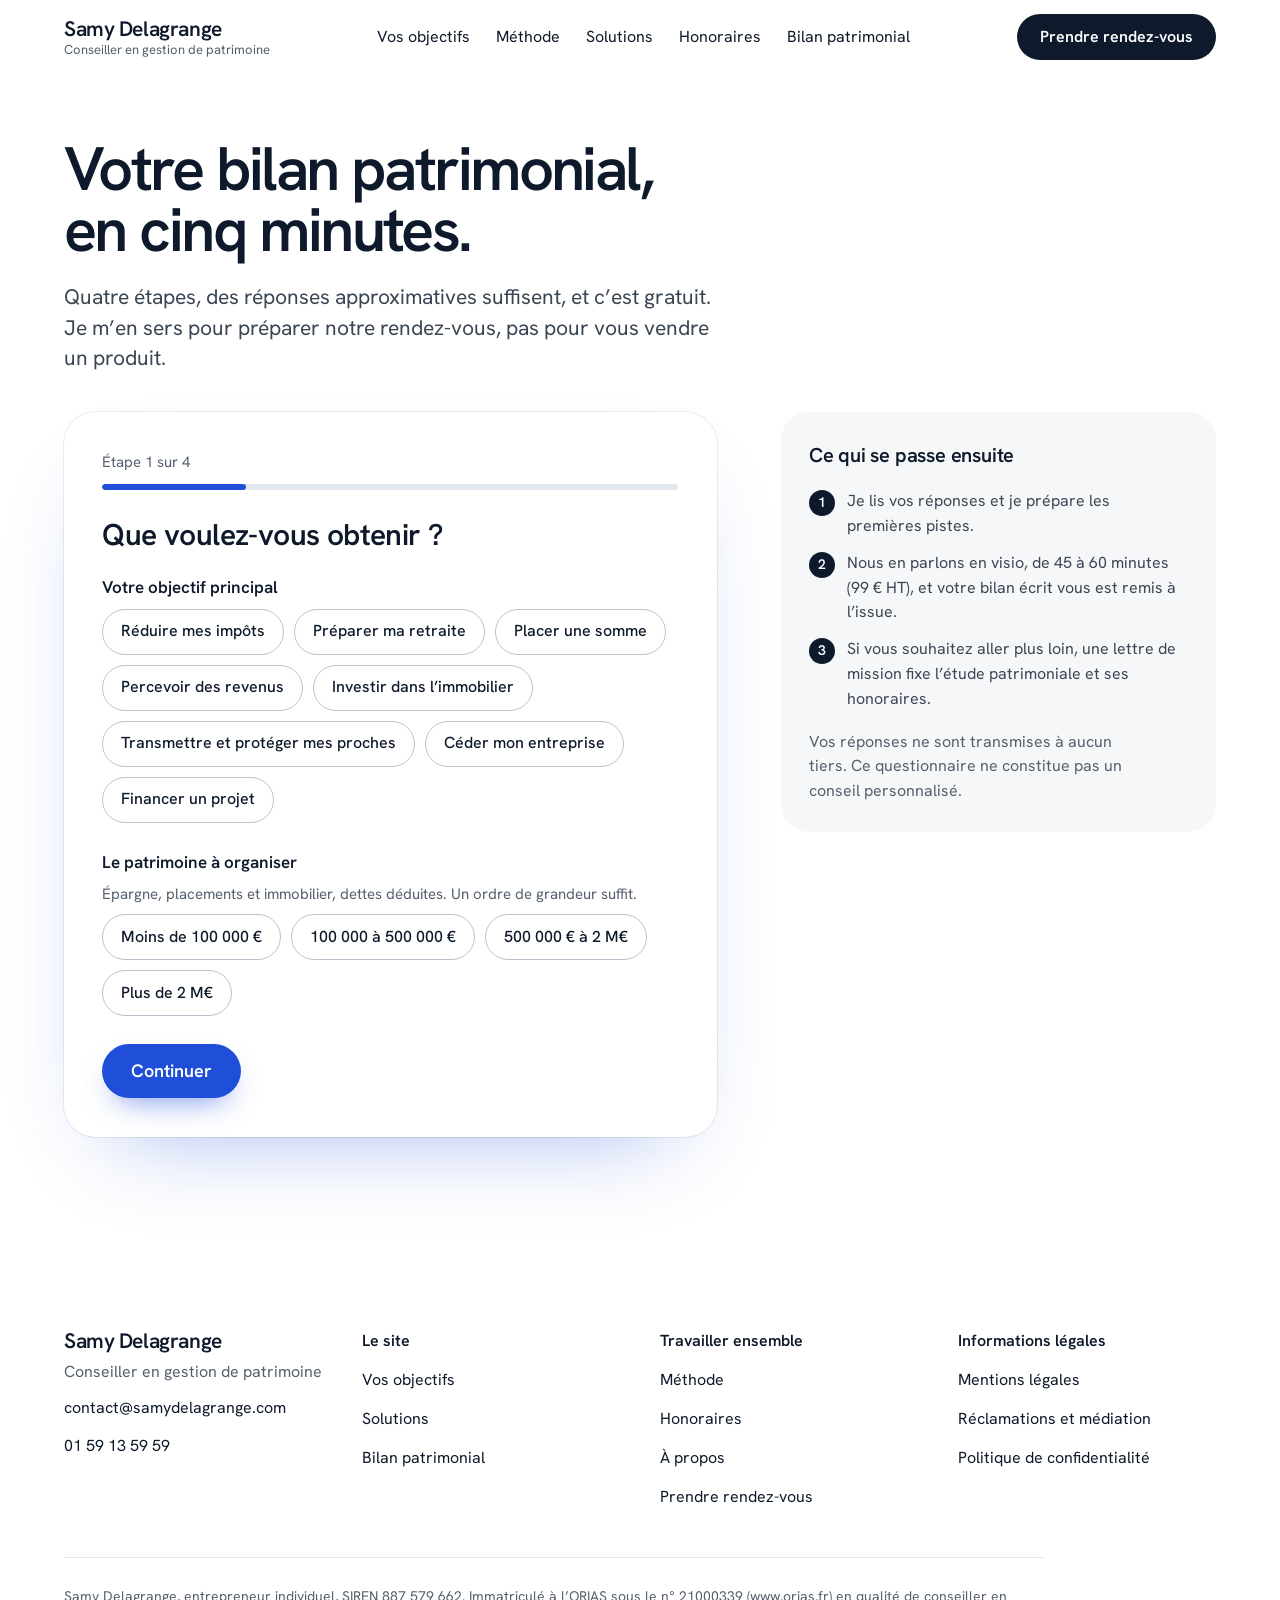
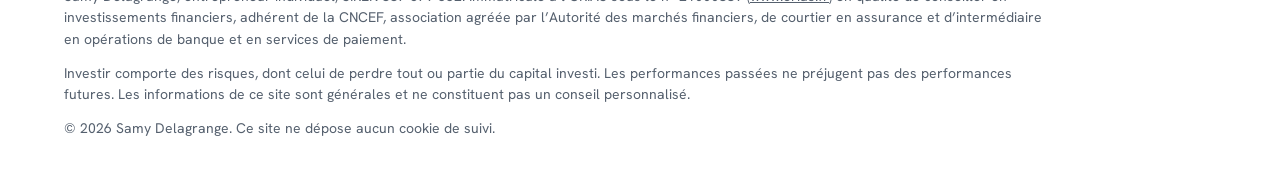
==== commit 8b27de66: "2026-11-25 – positionnement « guichet », honoraires (bilan 99 € HT, étude 2 500 € HT, sur mesure 99 " ====
--- a/bilan-patrimonial/index.html
+++ b/bilan-patrimonial/index.html
@@ -4,21 +4,21 @@
 <meta charset="utf-8">
 <meta name="viewport" content="width=device-width, initial-scale=1">
 <title>Bilan patrimonial en ligne – Samy Delagrange</title>
-<meta name="description" content="Faites le point sur votre patrimoine en cinq minutes : objectif, situation, revenus, fiscalité. Vos réponses préparent un premier échange offert, sans engagement.">
+<meta name="description" content="Faites le point sur votre patrimoine en cinq minutes : objectif, situation, revenus, fiscalité. Gratuit : vos réponses préparent votre bilan patrimonial en visio.">
 <meta name="robots" content="index, follow">
 <link rel="canonical" href="https://samydelagrange.com/bilan-patrimonial/">
 <meta property="og:type" content="website">
 <meta property="og:locale" content="fr_FR">
 <meta property="og:site_name" content="Samy Delagrange">
 <meta property="og:title" content="Bilan patrimonial en ligne – Samy Delagrange">
-<meta property="og:description" content="Faites le point sur votre patrimoine en cinq minutes : objectif, situation, revenus, fiscalité. Vos réponses préparent un premier échange offert, sans engagement.">
+<meta property="og:description" content="Faites le point sur votre patrimoine en cinq minutes : objectif, situation, revenus, fiscalité. Gratuit : vos réponses préparent votre bilan patrimonial en visio.">
 <meta property="og:url" content="https://samydelagrange.com/bilan-patrimonial/">
 <meta name="twitter:card" content="summary">
 <meta name="theme-color" content="#FFFFFF">
 <link rel="icon" href="/assets/favicon.svg" type="image/svg+xml">
 <link rel="preload" as="font" type="font/woff2" href="/assets/fonts/hanken-grotesk-latin-400-normal.woff2" crossorigin>
 <link rel="preload" as="font" type="font/woff2" href="/assets/fonts/hanken-grotesk-latin-600-normal.woff2" crossorigin>
-<link rel="stylesheet" href="/assets/css/site.css?v=ab5e04efd4">
+<link rel="stylesheet" href="/assets/css/site.css?v=cfd21dd4de">
 <script>(function(d){var c='js';try{if(!matchMedia('(prefers-reduced-motion: reduce)').matches){c+=' motion';window.__sdT=setTimeout(function(){d.classList.remove('motion')},3500)}}catch(e){}d.className=c})(document.documentElement);</script>
 </head>
 <body>
@@ -34,8 +34,8 @@
     <nav id="menu" class="nav" aria-label="Navigation principale">
       <a href="/#objectifs">Vos objectifs</a>
       <a href="/#methode">Méthode</a>
+      <a href="/#solutions">Solutions</a>
       <a href="/#honoraires">Honoraires</a>
-      <a href="/#solutions">Solutions</a>
       <a href="/bilan-patrimonial/">Bilan patrimonial</a>
     </nav>
     <a class="btn btn-ink header-cta" href="/rendez-vous/"><span class="cta-long">Prendre rendez-vous</span><span class="cta-short" aria-hidden="true">Rendez-vous</span></a>
@@ -46,7 +46,7 @@
 <section class="page-head">
   <div class="wrap">
     <h1>Votre bilan patrimonial, en cinq minutes.</h1>
-    <p class="lead">Quatre étapes, des réponses approximatives suffisent. Je m’en sers pour préparer notre premier échange, pas pour vous vendre un produit.</p>
+    <p class="lead">Quatre étapes, des réponses approximatives suffisent, et c’est gratuit. Je m’en sers pour préparer notre rendez-vous, pas pour vous vendre un produit.</p>
   </div>
 </section>
 
@@ -226,8 +226,8 @@
 
       <div class="done" data-done hidden tabindex="-1">
         <h2>Bilan bien reçu.</h2>
-        <p>Je l’étudie et je vous recontacte pour en parler. Vous pouvez dès maintenant réserver votre premier échange de 30&nbsp;minutes, offert et sans engagement.</p>
-        <div class="form-actions"><a class="btn btn-ink" href="/rendez-vous/">Prendre rendez-vous</a></div>
+        <p>Je l’étudie et je vous recontacte. Vous pouvez dès maintenant réserver votre bilan patrimonial en visio&nbsp;: 45 à 60 minutes, 99&nbsp;€&nbsp;HT (118,80&nbsp;€&nbsp;TTC), bilan écrit remis à l’issue.</p>
+        <div class="form-actions"><a class="btn btn-ink" href="https://info.proprium.expert/meetings/proprium/bilan-patrimonial" rel="noopener">Réserver mon bilan</a></div>
       </div>
 
       <div class="done fallback" data-fallback hidden tabindex="-1">
@@ -242,8 +242,8 @@
       <h2>Ce qui se passe ensuite</h2>
       <ol>
         <li><span>Je lis vos réponses et je prépare les premières pistes.</span></li>
-        <li><span>Nous en parlons pendant 30&nbsp;minutes, sans engagement.</span></li>
-        <li><span>Si vous souhaitez aller plus loin, une lettre de mission fixe mon intervention et ma rémunération.</span></li>
+        <li><span>Nous en parlons en visio, de 45 à 60 minutes (99&nbsp;€&nbsp;HT), et votre bilan écrit vous est remis à l’issue.</span></li>
+        <li><span>Si vous souhaitez aller plus loin, une lettre de mission fixe l’étude patrimoniale et ses honoraires.</span></li>
       </ol>
       <p class="muted">Vos réponses ne sont transmises à aucun tiers. Ce questionnaire ne constitue pas un conseil personnalisé.</p>
     </aside>
@@ -289,7 +289,7 @@
   </div>
 </footer>
 
-<script>window.SD={"base": "/", "email": "contact@samydelagrange.com", "meetingsUrl": "", "hubspot": {"portalId": "144160404", "api": "https://api-eu1.hsforms.com/submissions/v3/integration/submit/", "forms": {"bilan": "235e35cd-5f46-4f2e-9502-7f2ee5d0cb64", "rendezVous": "dc36a100-34de-4dd0-b211-e77a99401b31", "lettre": "0c3116b7-af28-4a17-8412-089028faf363"}, "subscriptionTypeId": "4179981207"}};</script>
-<script src="/assets/js/site.js?v=ab5e04efd4" defer></script>
+<script>window.SD={"base": "/", "email": "contact@samydelagrange.com", "meetingsUrl": "https://info.proprium.expert/meetings/proprium/bilan-patrimonial", "hubspot": {"portalId": "144160404", "api": "https://api-eu1.hsforms.com/submissions/v3/integration/submit/", "forms": {"bilan": "235e35cd-5f46-4f2e-9502-7f2ee5d0cb64", "rendezVous": "dc36a100-34de-4dd0-b211-e77a99401b31", "lettre": "0c3116b7-af28-4a17-8412-089028faf363"}, "subscriptionTypeId": "4179981207"}};</script>
+<script src="/assets/js/site.js?v=cfd21dd4de" defer></script>
 </body>
 </html>
--- a/assets/css/site.css
+++ b/assets/css/site.css
@@ -133,6 +133,23 @@
 /* ——— Sections et titres ——— */
 .section{padding:var(--section) 0}
 .section-mist{background:var(--mist)}
+.gains{display:grid;grid-template-columns:repeat(2,minmax(0,1fr));column-gap:clamp(32px,5vw,80px);border-top:1px solid var(--line)}
+.gain{display:flex;flex-direction:column;gap:14px;padding:clamp(28px,3.4vw,44px) 0;border-bottom:1px solid var(--line)}
+.gain h3{font-size:clamp(26px,2.6vw,38px);line-height:1.08;letter-spacing:-.03em;max-width:14em}
+.gain p{margin:0;color:var(--ink-2);font-size:clamp(17px,1.3vw,19px);max-width:32em}
+#difference .link{justify-self:start}
+.gains-3{grid-template-columns:repeat(3,minmax(0,1fr))}
+.versus{border-top:1px solid var(--line)}
+.vs-head,.vs-row{display:grid;grid-template-columns:minmax(0,1fr) minmax(0,1.4fr);column-gap:clamp(24px,5vw,80px);align-items:baseline}
+.vs-head{padding:18px 0;font-size:15px;font-weight:600;letter-spacing:.01em;color:var(--ink-2);border-bottom:1px solid var(--line)}
+.vs-head span:last-child{color:var(--accent)}
+.vs-row{padding:clamp(18px,2.2vw,28px) 0;border-bottom:1px solid var(--line)}
+.vs-row span:first-child{color:var(--soft);font-size:clamp(17px,1.4vw,20px);text-decoration:line-through;text-decoration-thickness:1px;text-decoration-color:var(--line)}
+.vs-row span:last-child{color:var(--ink);font-size:clamp(20px,1.9vw,28px);font-weight:600;letter-spacing:-.02em;line-height:1.2}
+@media (max-width:640px){.vs-head,.vs-row{grid-template-columns:minmax(0,1fr);row-gap:6px}.vs-head{display:none}.vs-row span:first-child::before{content:"Au guichet\00a0: ";display:inline-block;margin-right:.3em;text-decoration:none;font-weight:600;color:var(--ink-2)}}
+.gains-3 .gain h3{font-size:clamp(24px,2.2vw,32px)}
+@media (max-width:1020px){.gains-3{grid-template-columns:minmax(0,1fr)}}
+@media (max-width:760px){.gains{grid-template-columns:minmax(0,1fr)}}
 .stack{display:flex;flex-direction:column;gap:clamp(40px,5vw,72px)}
 .intro{display:flex;flex-direction:column;gap:20px;max-width:880px}
 .intro p{color:var(--ink-2);font-size:clamp(18px,1.5vw,21px);max-width:36em}
@@ -309,7 +326,7 @@
 
 /* Honoraires */
 .seg{position:relative;align-self:flex-start;display:inline-grid;grid-auto-flow:column;grid-auto-columns:1fr;padding:5px;border-radius:999px;background:rgba(255,255,255,.08);box-shadow:inset 0 0 0 1px rgba(255,255,255,.14)}
-.seg::before{content:"";position:absolute;top:5px;bottom:5px;left:5px;width:calc(50% - 5px);border-radius:999px;background:#fff;translate:calc(var(--pos,0)*100%) 0;transition:translate .6s var(--out)}
+.seg::before{content:"";position:absolute;top:5px;bottom:5px;left:5px;width:calc((100% - 10px) / var(--n,2));border-radius:999px;background:#fff;translate:calc(var(--pos,0)*100%) 0;transition:translate .6s var(--out)}
 .seg button{position:relative;z-index:1;min-height:50px;padding:0 26px;border:0;border-radius:999px;background:none;color:#C9D2DD;font-size:17px;font-weight:600;white-space:nowrap;cursor:pointer;transition:color .35s}
 .seg button[aria-selected="true"]{color:var(--ink)}
 html:not(.js) .seg{display:none}
@@ -323,6 +340,10 @@
 .slab .fee-price{color:#fff}
 .fee-price small{font-size:clamp(17px,1.7vw,24px);letter-spacing:0;font-weight:500;color:#A9B5C4}
 .fee-main>p:not(.fee-price){max-width:30em}
+.fee-price small{white-space:normal}
+@media (max-width:600px){.fee-price small{display:block;margin-top:14px}}
+.fee-analogy{padding:14px 18px;border-left:2px solid var(--accent-2);border-radius:0 14px 14px 0;background:rgba(255,255,255,.06);color:#C9D2DD}
+.fee-analogy strong{color:#fff;font-weight:600}
 .ticks{display:flex;flex-direction:column;gap:12px;font-size:17px}
 .ticks li{display:flex;gap:12px;align-items:flex-start}
 .ticks svg{flex:none;margin-top:3px;width:22px;height:22px;fill:none;stroke:var(--accent-2);stroke-width:2.2;stroke-linecap:round;stroke-linejoin:round}
@@ -486,6 +507,7 @@
 .done{display:flex;flex-direction:column;gap:20px;border-radius:32px;padding:clamp(24px,3vw,44px);background:#fff;box-shadow:0 0 0 1px rgba(14,26,43,.08),0 40px 90px -50px rgba(31,79,216,.45)}
 .done:not(.fallback)::before{content:"";width:64px;height:64px;border-radius:50%;background:var(--accent) url("data:image/svg+xml,%3Csvg xmlns='http://www.w3.org/2000/svg' viewBox='0 0 24 24' fill='none' stroke='%23fff' stroke-width='2.4' stroke-linecap='round' stroke-linejoin='round'%3E%3Cpath d='M5 12.5l4.5 4.5L19 7.5'/%3E%3C/svg%3E") center/32px no-repeat}
 .motion .done:not(.fallback)::before{animation:pop .8s var(--spring) both}
+.done.book::before{display:none}
 @keyframes pop{from{scale:0;opacity:0}}
 .done h2{font-size:clamp(26px,2.6vw,34px);letter-spacing:-.02em;line-height:1.15}
 .done p{color:var(--ink-2)}
